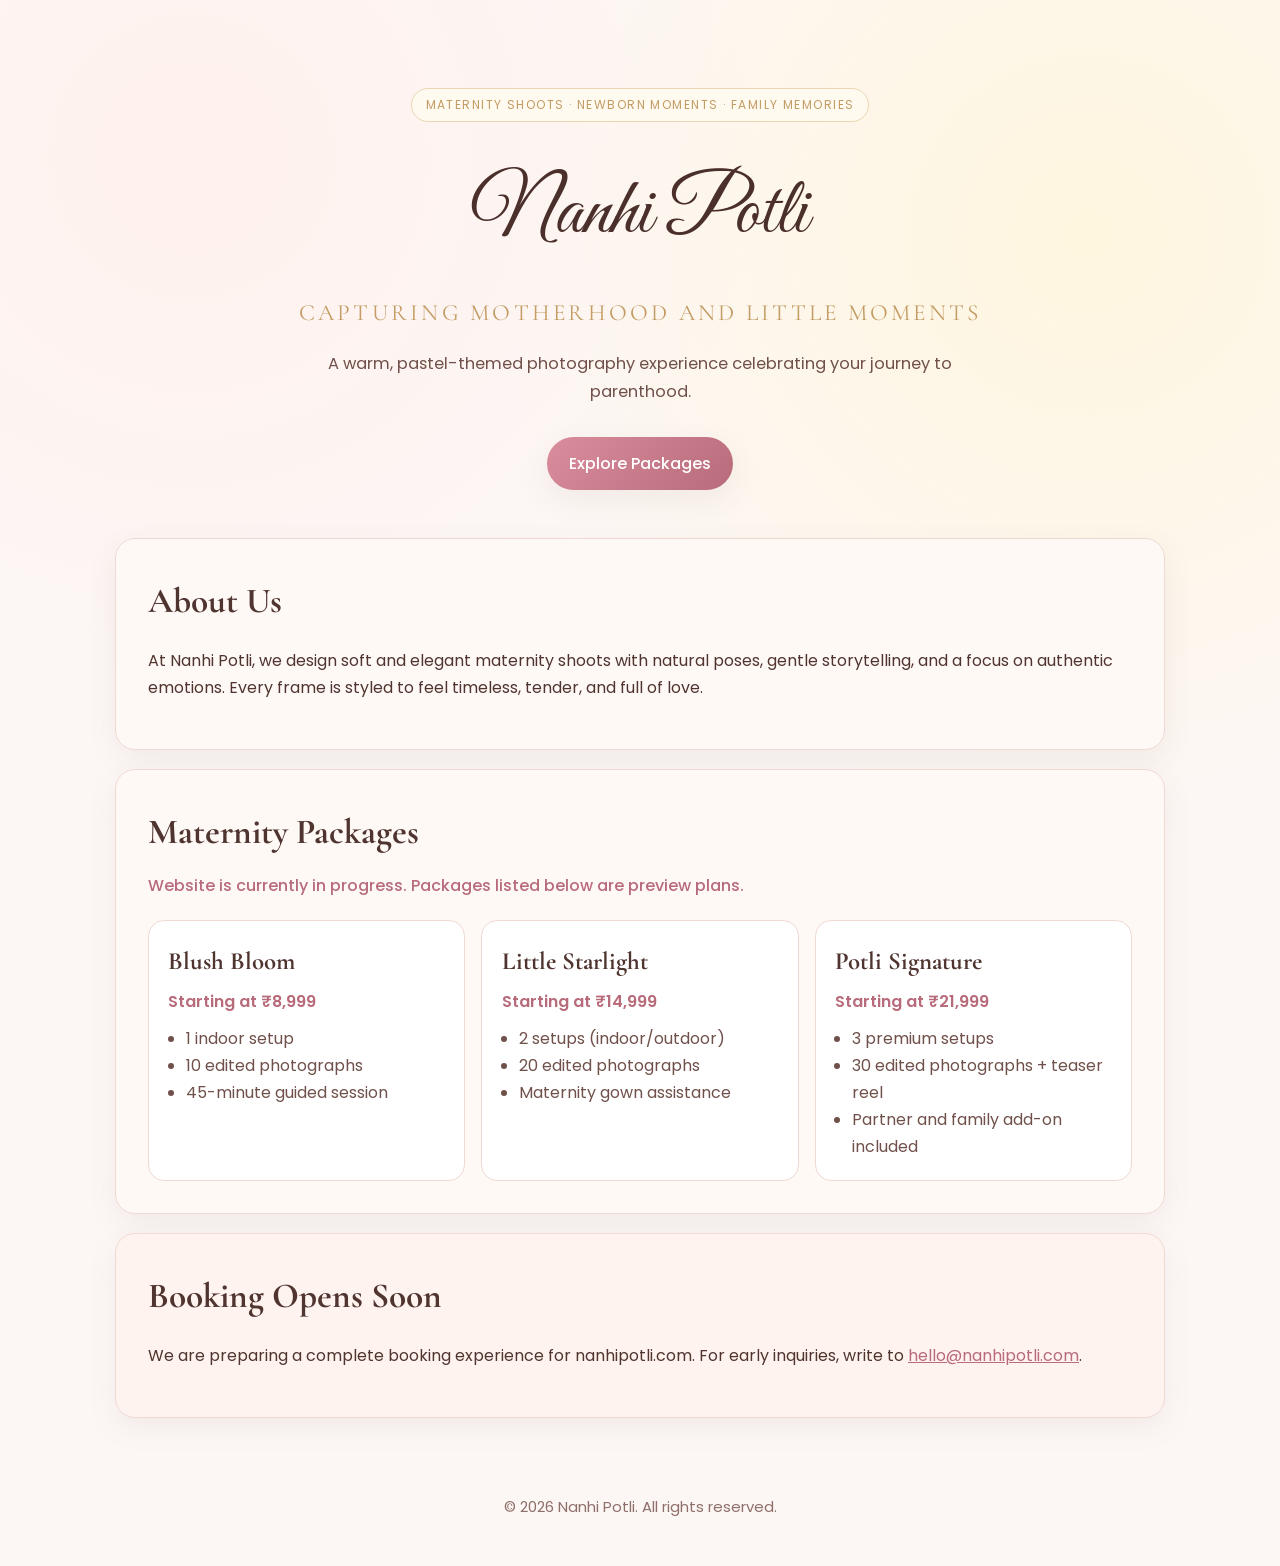
==== index.html @ 13e430e4 "Create static pastel maternity shoot landing page" ====
<!doctype html>
<html lang="en">
  <head>
    <meta charset="UTF-8" />
    <meta name="viewport" content="width=device-width, initial-scale=1.0" />
    <meta
      name="description"
      content="Nanhi Potli - maternity shoot experiences capturing motherhood and little moments."
    />
    <title>Nanhi Potli | Maternity Shoots</title>
    <link rel="preconnect" href="https://fonts.googleapis.com" />
    <link rel="preconnect" href="https://fonts.gstatic.com" crossorigin />
    <link
      href="https://fonts.googleapis.com/css2?family=Cormorant+Garamond:wght@500;700&family=Great+Vibes&family=Poppins:wght@300;400;500;600&display=swap"
      rel="stylesheet"
    />
    <link rel="stylesheet" href="styles.css" />
  </head>
  <body>
    <header class="hero">
      <div class="hero__badge">Maternity Shoots · Newborn Moments · Family Memories</div>
      <h1 class="brand">Nanhi Potli</h1>
      <p class="tagline">Capturing Motherhood and Little Moments</p>
      <p class="intro">
        A warm, pastel-themed photography experience celebrating your journey to parenthood.
      </p>
      <a class="hero__button" href="#packages">Explore Packages</a>
    </header>

    <main>
      <section id="about" class="card-section">
        <h2>About Us</h2>
        <p>
          At Nanhi Potli, we design soft and elegant maternity shoots with natural poses,
          gentle storytelling, and a focus on authentic emotions. Every frame is styled to feel
          timeless, tender, and full of love.
        </p>
      </section>

      <section id="packages" class="card-section">
        <h2>Maternity Packages</h2>
        <p class="section-note">Website is currently in progress. Packages listed below are preview plans.</p>
        <div class="package-grid">
          <article class="package-card">
            <h3>Blush Bloom</h3>
            <p class="price">Starting at ₹8,999</p>
            <ul>
              <li>1 indoor setup</li>
              <li>10 edited photographs</li>
              <li>45-minute guided session</li>
            </ul>
          </article>
          <article class="package-card">
            <h3>Little Starlight</h3>
            <p class="price">Starting at ₹14,999</p>
            <ul>
              <li>2 setups (indoor/outdoor)</li>
              <li>20 edited photographs</li>
              <li>Maternity gown assistance</li>
            </ul>
          </article>
          <article class="package-card">
            <h3>Potli Signature</h3>
            <p class="price">Starting at ₹21,999</p>
            <ul>
              <li>3 premium setups</li>
              <li>30 edited photographs + teaser reel</li>
              <li>Partner and family add-on included</li>
            </ul>
          </article>
        </div>
      </section>

      <section id="contact" class="card-section card-section--accent">
        <h2>Booking Opens Soon</h2>
        <p>
          We are preparing a complete booking experience for nanhipotli.com. For early inquiries,
          write to <a href="mailto:hello@nanhipotli.com">hello@nanhipotli.com</a>.
        </p>
      </section>
    </main>

    <footer>
      <p>© <span id="year"></span> Nanhi Potli. All rights reserved.</p>
    </footer>

    <script>
      document.getElementById("year").textContent = new Date().getFullYear();
    </script>
  </body>
</html>
---- styles.css ----
:root {
  --bg: #fcf7f5;
  --surface: #fff9f6;
  --surface-strong: #fff3ef;
  --text: #4f342f;
  --text-soft: #70504a;
  --accent: #d98d9d;
  --accent-strong: #b86b7a;
  --gold: #c39b63;
  --border: #f0d9d3;
  --shadow: 0 10px 30px rgba(121, 82, 75, 0.08);
}

* {
  box-sizing: border-box;
}

body {
  margin: 0;
  font-family: "Poppins", sans-serif;
  color: var(--text);
  background:
    radial-gradient(circle at 15% 10%, #fff1ed 0, transparent 32%),
    radial-gradient(circle at 85% 15%, #fff6df 0, transparent 35%),
    var(--bg);
  line-height: 1.7;
}

.hero {
  text-align: center;
  padding: 5.5rem 1.2rem 3rem;
}

.hero__badge {
  display: inline-block;
  font-size: 0.75rem;
  letter-spacing: 0.12em;
  text-transform: uppercase;
  color: var(--gold);
  border: 1px solid #ecd6b2;
  border-radius: 999px;
  background: #fffaf0;
  padding: 0.35rem 0.85rem;
  margin-bottom: 1.5rem;
}

.brand {
  margin: 0;
  font-family: "Great Vibes", cursive;
  font-size: clamp(3rem, 8vw, 5rem);
  font-weight: 400;
  color: #4a2f2b;
}

.tagline {
  margin: 0.8rem 0 1rem;
  font-family: "Cormorant Garamond", serif;
  font-size: clamp(1rem, 2.2vw, 1.45rem);
  letter-spacing: 0.14em;
  text-transform: uppercase;
  color: var(--gold);
}

.intro {
  margin: 0 auto 2rem;
  max-width: 650px;
  color: var(--text-soft);
  font-size: 1.02rem;
}

.hero__button {
  display: inline-block;
  color: #fff;
  text-decoration: none;
  padding: 0.8rem 1.4rem;
  border-radius: 999px;
  background: linear-gradient(135deg, var(--accent), var(--accent-strong));
  box-shadow: var(--shadow);
  font-weight: 500;
}

main {
  width: min(1050px, calc(100% - 2rem));
  margin: 0 auto 3rem;
  display: grid;
  gap: 1.2rem;
}

.card-section {
  background: var(--surface);
  border: 1px solid var(--border);
  border-radius: 20px;
  padding: 2rem;
  box-shadow: var(--shadow);
}

.card-section h2 {
  margin-top: 0;
  margin-bottom: 0.6rem;
  font-family: "Cormorant Garamond", serif;
  font-size: clamp(1.7rem, 4vw, 2.2rem);
}

.section-note {
  margin-top: 0;
  color: var(--accent-strong);
  font-weight: 500;
}

.package-grid {
  margin-top: 1.3rem;
  display: grid;
  gap: 1rem;
  grid-template-columns: repeat(auto-fit, minmax(220px, 1fr));
}

.package-card {
  border: 1px solid var(--border);
  background: #fff;
  border-radius: 16px;
  padding: 1.2rem;
}

.package-card h3 {
  margin: 0;
  font-family: "Cormorant Garamond", serif;
  font-size: 1.55rem;
}

.price {
  margin: 0.35rem 0 0.6rem;
  color: var(--accent-strong);
  font-weight: 600;
}

.package-card ul {
  margin: 0;
  padding-left: 1.1rem;
  color: var(--text-soft);
}

.card-section--accent {
  background: var(--surface-strong);
}

.card-section a {
  color: var(--accent-strong);
}

footer {
  text-align: center;
  padding: 0.8rem 1rem 2rem;
  color: #8f6f69;
  font-size: 0.93rem;
}

@media (max-width: 640px) {
  .hero {
    padding-top: 4.2rem;
  }

  .card-section {
    padding: 1.35rem;
  }
}
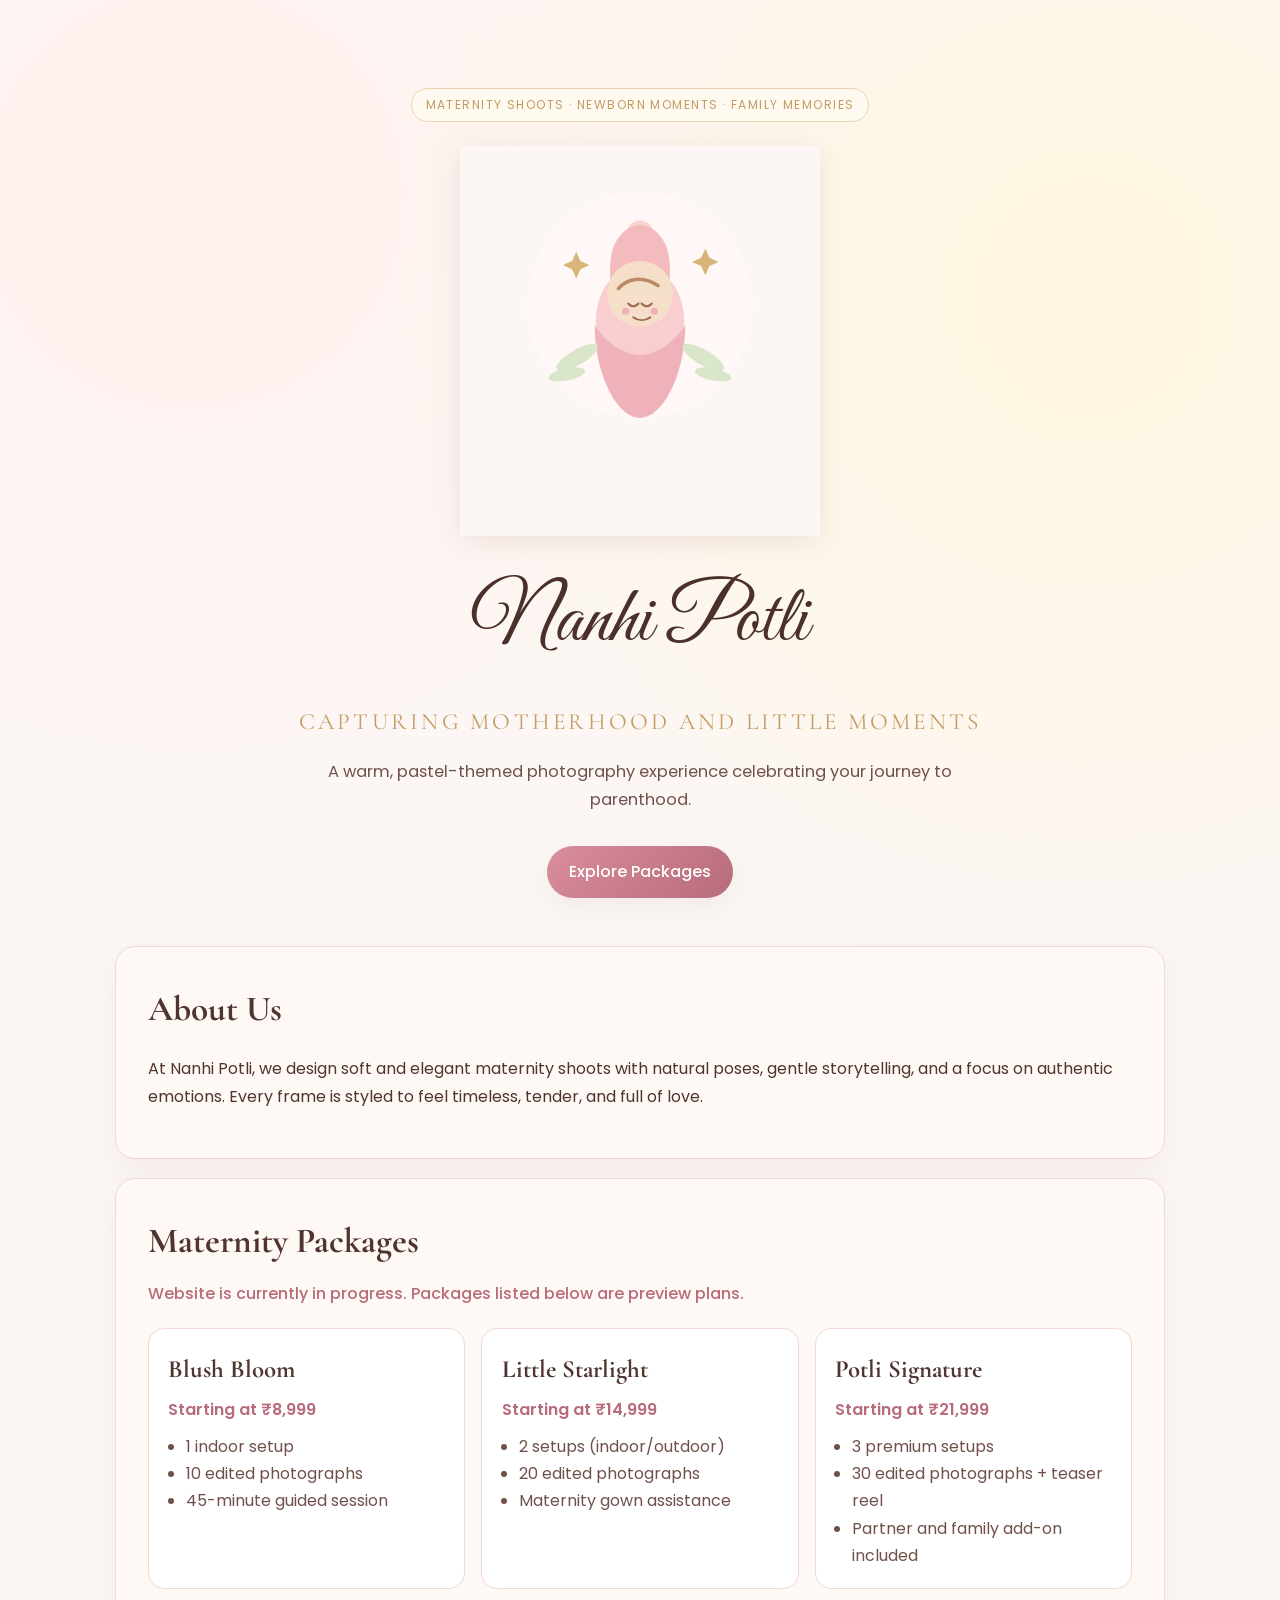
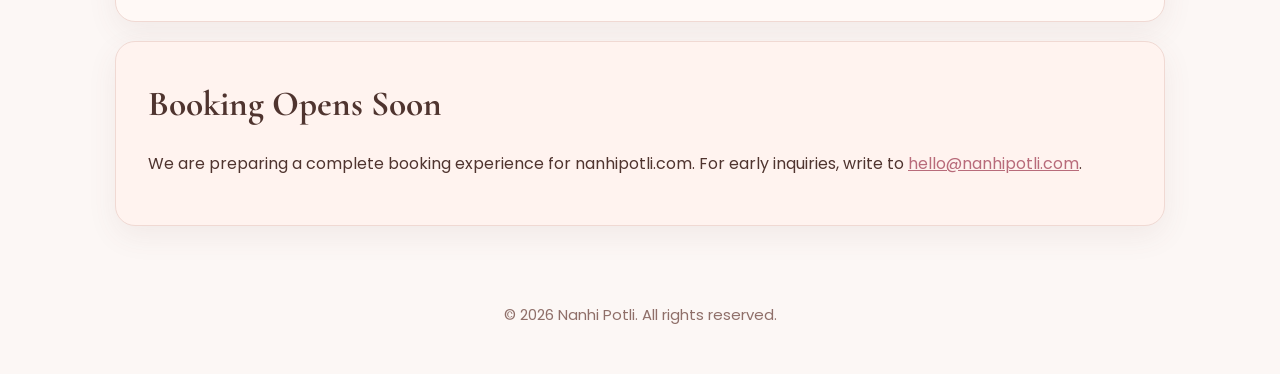
==== commit 40179cee: "Add Nanhi Potli logo artwork to homepage hero" ====
--- a/index.html
+++ b/index.html
@@ -19,6 +19,7 @@
   <body>
     <header class="hero">
       <div class="hero__badge">Maternity Shoots · Newborn Moments · Family Memories</div>
+      <img class="logo" src="assets/logo.svg" alt="Nanhi Potli baby swaddle logo" />
       <h1 class="brand">Nanhi Potli</h1>
       <p class="tagline">Capturing Motherhood and Little Moments</p>
       <p class="intro">
--- a/styles.css
+++ b/styles.css
@@ -42,6 +42,15 @@
   background: #fffaf0;
   padding: 0.35rem 0.85rem;
   margin-bottom: 1.5rem;
+}
+
+
+.logo {
+  width: min(360px, 82vw);
+  height: auto;
+  display: block;
+  margin: 0 auto 1.1rem;
+  filter: drop-shadow(0 6px 14px rgba(167, 126, 118, 0.16));
 }
 
 .brand {
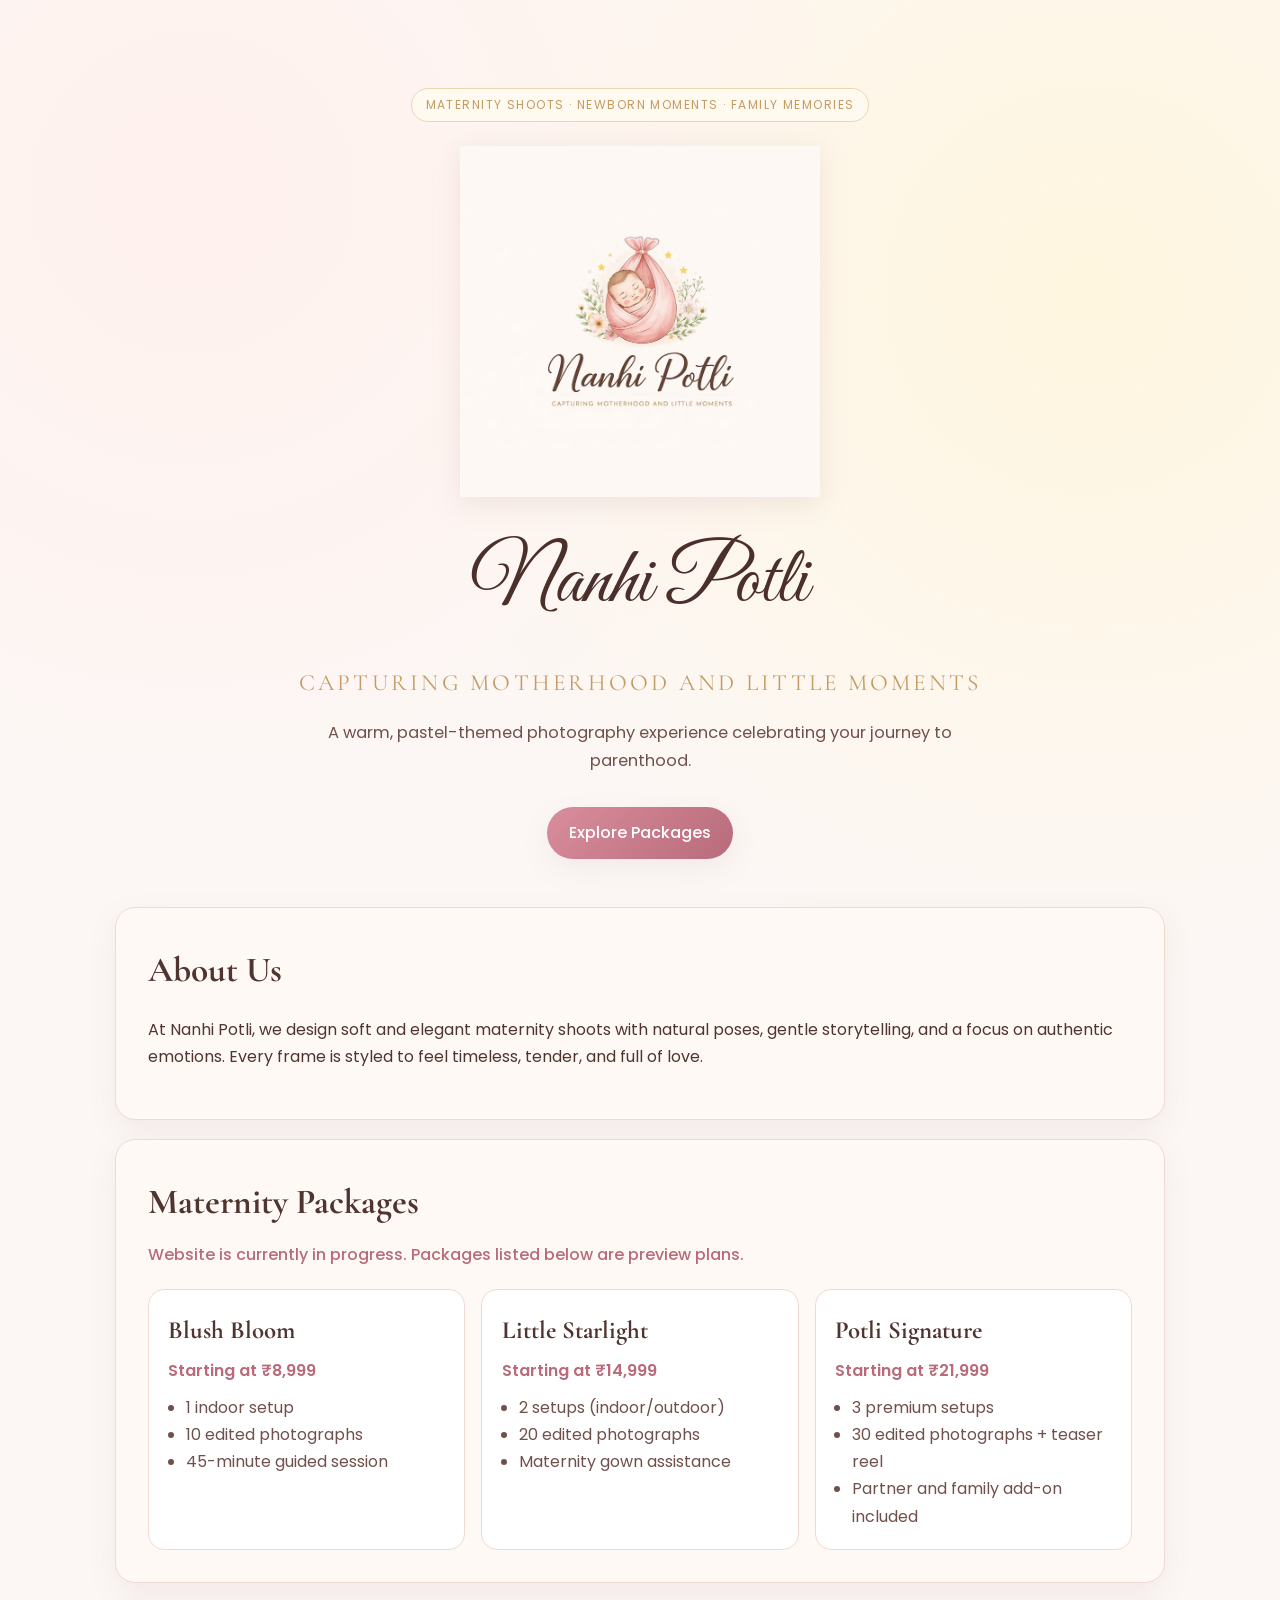
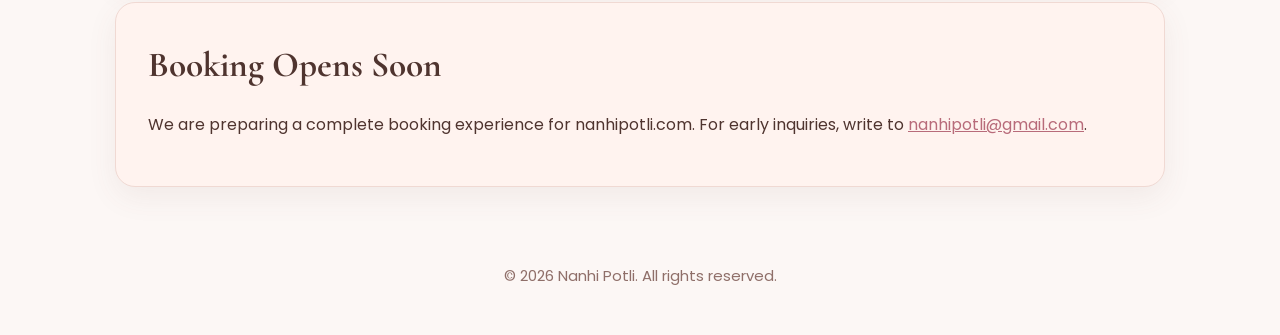
==== commit 9c48e87f: "logo and email updated" ====
--- a/index.html
+++ b/index.html
@@ -19,7 +19,7 @@
   <body>
     <header class="hero">
       <div class="hero__badge">Maternity Shoots · Newborn Moments · Family Memories</div>
-      <img class="logo" src="assets/logo.svg" alt="Nanhi Potli baby swaddle logo" />
+      <img class="logo" src="assets/logo_updated.jpeg" alt="Nanhi Potli baby swaddle logo" />
       <h1 class="brand">Nanhi Potli</h1>
       <p class="tagline">Capturing Motherhood and Little Moments</p>
       <p class="intro">
@@ -76,7 +76,7 @@
         <h2>Booking Opens Soon</h2>
         <p>
           We are preparing a complete booking experience for nanhipotli.com. For early inquiries,
-          write to <a href="mailto:hello@nanhipotli.com">hello@nanhipotli.com</a>.
+          write to <a href="mailto:nanhipotli@gmail.com">nanhipotli@gmail.com</a>.
         </p>
       </section>
     </main>
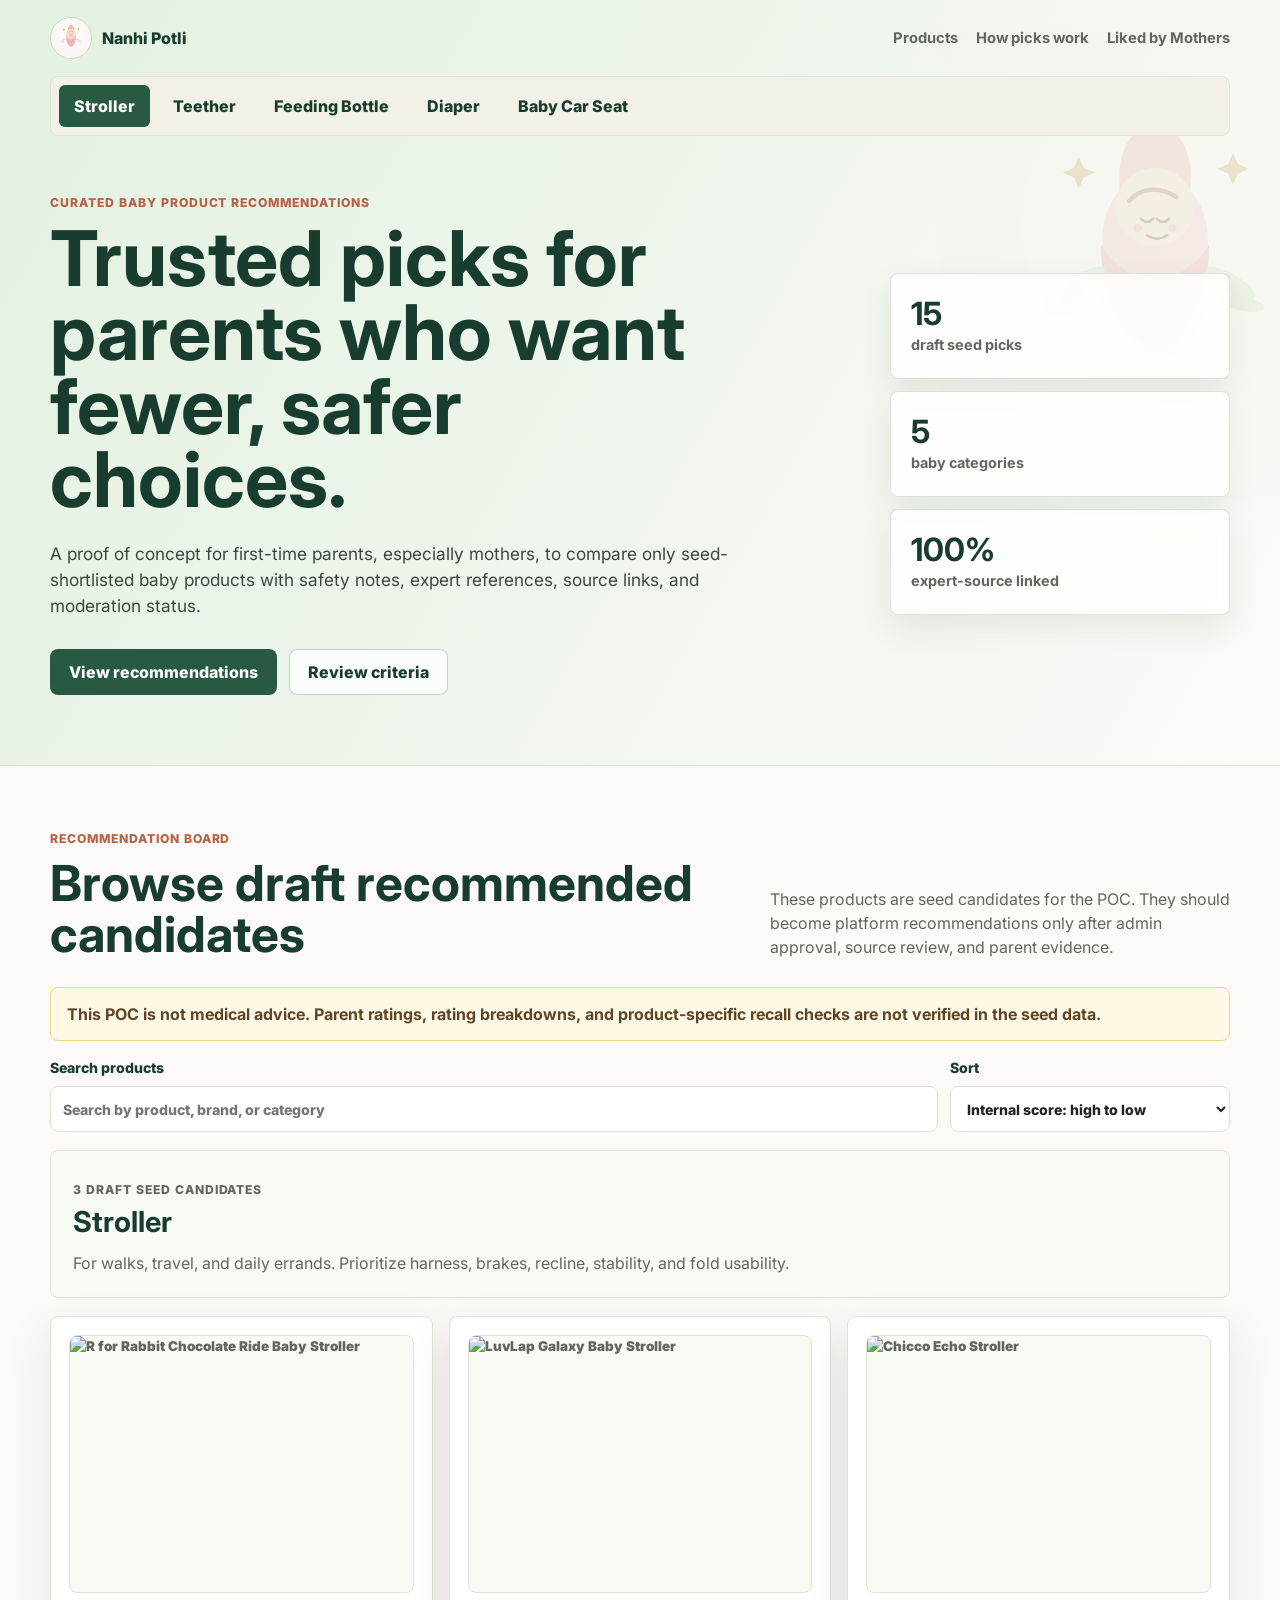
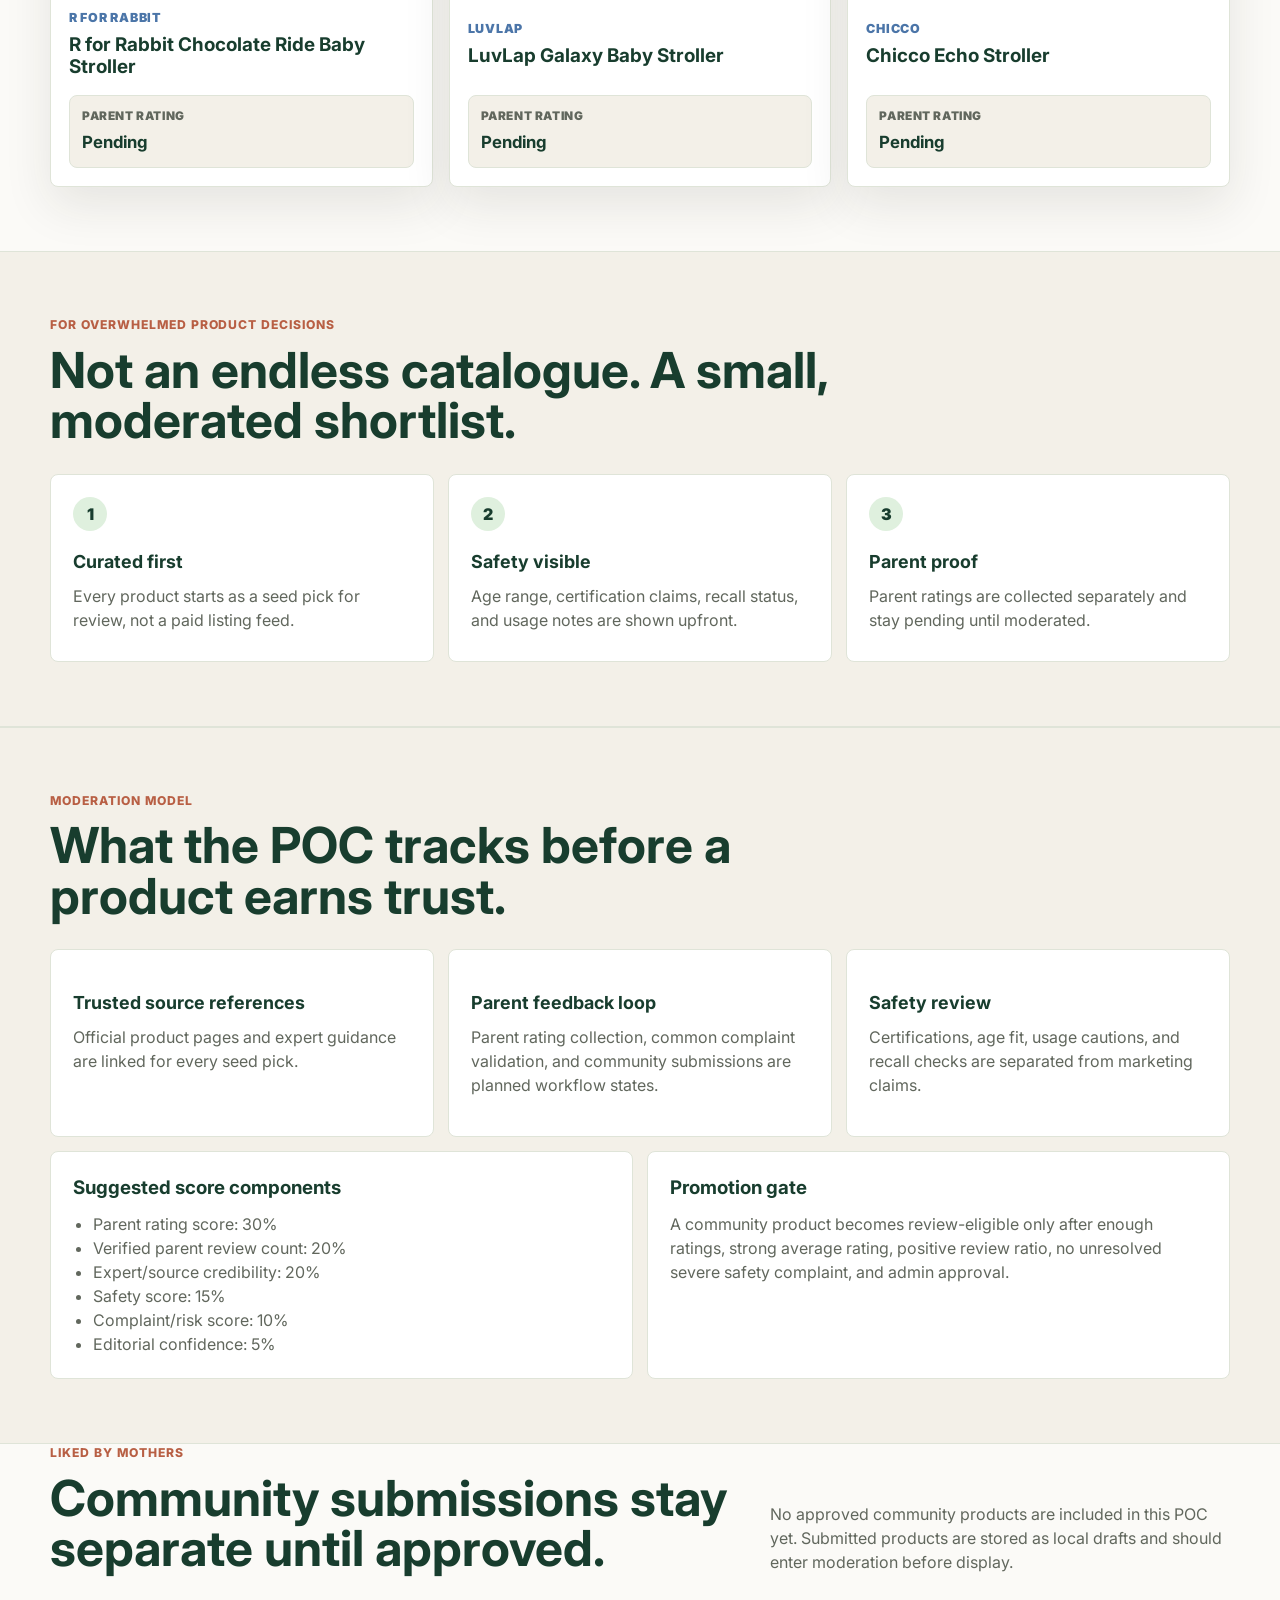
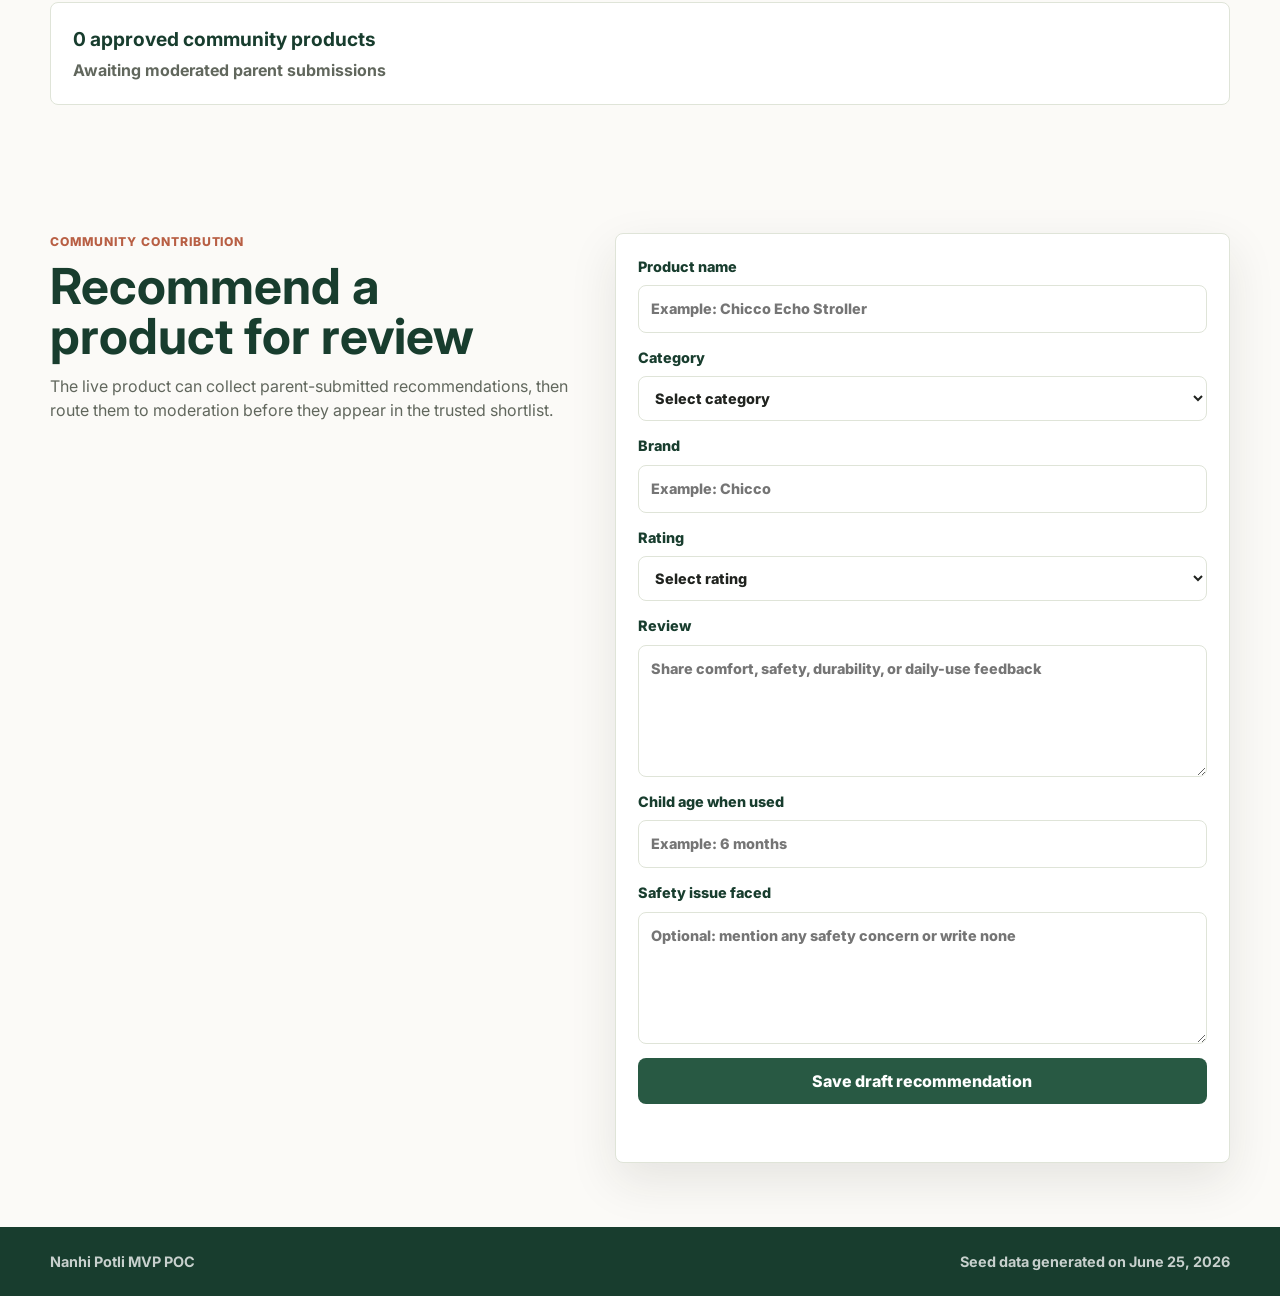
==== commit 0d31c59d: "baby product recommendation poc" ====
--- a/index.html
+++ b/index.html
@@ -5,88 +5,815 @@
     <meta name="viewport" content="width=device-width, initial-scale=1.0" />
     <meta
       name="description"
-      content="Nanhi Potli - maternity shoot experiences capturing motherhood and little moments."
+      content="Nanhi Potli helps first-time parents discover curated, trusted baby product recommendations with safety notes and source references."
     />
-    <title>Nanhi Potli | Maternity Shoots</title>
+    <title>Nanhi Potli | Trusted Baby Product Picks</title>
     <link rel="preconnect" href="https://fonts.googleapis.com" />
     <link rel="preconnect" href="https://fonts.gstatic.com" crossorigin />
     <link
-      href="https://fonts.googleapis.com/css2?family=Cormorant+Garamond:wght@500;700&family=Great+Vibes&family=Poppins:wght@300;400;500;600&display=swap"
+      href="https://fonts.googleapis.com/css2?family=Inter:wght@400;500;600;700;800&display=swap"
       rel="stylesheet"
     />
     <link rel="stylesheet" href="styles.css" />
   </head>
   <body>
-    <header class="hero">
-      <div class="hero__badge">Maternity Shoots · Newborn Moments · Family Memories</div>
-      <img class="logo" src="assets/logo_updated.jpeg" alt="Nanhi Potli baby swaddle logo" />
-      <h1 class="brand">Nanhi Potli</h1>
-      <p class="tagline">Capturing Motherhood and Little Moments</p>
-      <p class="intro">
-        A warm, pastel-themed photography experience celebrating your journey to parenthood.
-      </p>
-      <a class="hero__button" href="#packages">Explore Packages</a>
+    <header class="app-header">
+      <nav class="topbar" aria-label="Primary navigation">
+        <a class="brand-mark" href="#top" aria-label="Nanhi Potli home">
+          <img src="assets/logo.svg" alt="" />
+          <span>Nanhi Potli</span>
+        </a>
+        <button
+          class="category-menu-button"
+          id="categoryMenuButton"
+          type="button"
+          aria-label="Open categories"
+          aria-expanded="false"
+          aria-controls="categoryTabs"
+        >
+          <span class="menu-lines" aria-hidden="true"></span>
+        </button>
+        <div class="topbar__actions">
+          <a href="#recommendations">Products</a>
+          <a href="#method">How picks work</a>
+          <a href="#liked-by-mothers">Liked by Mothers</a>
+        </div>
+      </nav>
+      <div class="header-categories">
+        <div
+          class="category-tabs"
+          id="categoryTabs"
+          role="tablist"
+          aria-label="Product categories"
+        ></div>
+      </div>
+
+      <section id="top" class="hero">
+        <div class="hero__copy">
+          <p class="eyebrow">Curated baby product recommendations</p>
+          <h1>Trusted picks for parents who want fewer, safer choices.</h1>
+          <p>
+            A proof of concept for first-time parents, especially mothers, to compare only
+            seed-shortlisted baby products with safety notes, expert references, source links,
+            and moderation status.
+          </p>
+          <div class="hero__actions">
+            <a class="button button--primary" href="#recommendations">View recommendations</a>
+            <a class="button button--secondary" href="#method">Review criteria</a>
+          </div>
+        </div>
+        <aside class="trust-panel" aria-label="Recommendation quality snapshot">
+          <div>
+            <strong>15</strong>
+            <span>draft seed picks</span>
+          </div>
+          <div>
+            <strong>5</strong>
+            <span>baby categories</span>
+          </div>
+          <div>
+            <strong>100%</strong>
+            <span>expert-source linked</span>
+          </div>
+        </aside>
+      </section>
     </header>
 
     <main>
-      <section id="about" class="card-section">
-        <h2>About Us</h2>
-        <p>
-          At Nanhi Potli, we design soft and elegant maternity shoots with natural poses,
-          gentle storytelling, and a focus on authentic emotions. Every frame is styled to feel
-          timeless, tender, and full of love.
-        </p>
+      <section id="recommendations" class="section">
+        <div class="section__intro section__intro--split">
+          <div>
+            <p class="eyebrow">Recommendation board</p>
+            <h2>Browse draft recommended candidates</h2>
+          </div>
+          <p>
+            These products are seed candidates for the POC. They should become platform
+            recommendations only after admin approval, source review, and parent evidence.
+          </p>
+        </div>
+
+        <div class="disclaimer" role="note">
+          This POC is not medical advice. Parent ratings, rating breakdowns, and product-specific
+          recall checks are not verified in the seed data.
+        </div>
+
+        <div class="toolbar" aria-label="Product search and filters">
+          <label>
+            Search products
+            <input id="searchInput" type="search" placeholder="Search by product, brand, or category" />
+          </label>
+          <label>
+            Sort
+            <select id="sortSelect">
+              <option value="score-desc">Internal score: high to low</option>
+              <option value="name-asc">Product name: A to Z</option>
+            </select>
+          </label>
+        </div>
+
+        <div class="category-summary" id="categorySummary" aria-live="polite"></div>
+        <div class="product-grid" id="productGrid"></div>
       </section>
 
-      <section id="packages" class="card-section">
-        <h2>Maternity Packages</h2>
-        <p class="section-note">Website is currently in progress. Packages listed below are preview plans.</p>
-        <div class="package-grid">
-          <article class="package-card">
-            <h3>Blush Bloom</h3>
-            <p class="price">Starting at ₹8,999</p>
+      <section class="section band">
+        <div class="section__intro">
+          <p class="eyebrow">For overwhelmed product decisions</p>
+          <h2>Not an endless catalogue. A small, moderated shortlist.</h2>
+        </div>
+        <div class="value-grid">
+          <article>
+            <span class="icon">1</span>
+            <h3>Curated first</h3>
+            <p>Every product starts as a seed pick for review, not a paid listing feed.</p>
+          </article>
+          <article>
+            <span class="icon">2</span>
+            <h3>Safety visible</h3>
+            <p>Age range, certification claims, recall status, and usage notes are shown upfront.</p>
+          </article>
+          <article>
+            <span class="icon">3</span>
+            <h3>Parent proof</h3>
+            <p>Parent ratings are collected separately and stay pending until moderated.</p>
+          </article>
+        </div>
+      </section>
+
+      <section id="method" class="section band">
+        <div class="section__intro">
+          <p class="eyebrow">Moderation model</p>
+          <h2>What the POC tracks before a product earns trust.</h2>
+        </div>
+        <div class="method-list">
+          <article>
+            <h3>Trusted source references</h3>
+            <p>Official product pages and expert guidance are linked for every seed pick.</p>
+          </article>
+          <article>
+            <h3>Parent feedback loop</h3>
+            <p>Parent rating collection, common complaint validation, and community submissions are planned workflow states.</p>
+          </article>
+          <article>
+            <h3>Safety review</h3>
+            <p>Certifications, age fit, usage cautions, and recall checks are separated from marketing claims.</p>
+          </article>
+        </div>
+        <div class="score-model">
+          <div>
+            <h3>Suggested score components</h3>
             <ul>
-              <li>1 indoor setup</li>
-              <li>10 edited photographs</li>
-              <li>45-minute guided session</li>
+              <li>Parent rating score: 30%</li>
+              <li>Verified parent review count: 20%</li>
+              <li>Expert/source credibility: 20%</li>
+              <li>Safety score: 15%</li>
+              <li>Complaint/risk score: 10%</li>
+              <li>Editorial confidence: 5%</li>
             </ul>
-          </article>
-          <article class="package-card">
-            <h3>Little Starlight</h3>
-            <p class="price">Starting at ₹14,999</p>
-            <ul>
-              <li>2 setups (indoor/outdoor)</li>
-              <li>20 edited photographs</li>
-              <li>Maternity gown assistance</li>
-            </ul>
-          </article>
-          <article class="package-card">
-            <h3>Potli Signature</h3>
-            <p class="price">Starting at ₹21,999</p>
-            <ul>
-              <li>3 premium setups</li>
-              <li>30 edited photographs + teaser reel</li>
-              <li>Partner and family add-on included</li>
-            </ul>
-          </article>
+          </div>
+          <div>
+            <h3>Promotion gate</h3>
+            <p>
+              A community product becomes review-eligible only after enough ratings, strong average
+              rating, positive review ratio, no unresolved severe safety complaint, and admin approval.
+            </p>
+          </div>
         </div>
       </section>
 
-      <section id="contact" class="card-section card-section--accent">
-        <h2>Booking Opens Soon</h2>
-        <p>
-          We are preparing a complete booking experience for nanhipotli.com. For early inquiries,
-          write to <a href="mailto:nanhipotli@gmail.com">nanhipotli@gmail.com</a>.
-        </p>
+      <section id="liked-by-mothers" class="section liked-section">
+        <div class="section__intro section__intro--split">
+          <div>
+            <p class="eyebrow">Liked by Mothers</p>
+            <h2>Community submissions stay separate until approved.</h2>
+          </div>
+          <p>
+            No approved community products are included in this POC yet. Submitted products are
+            stored as local drafts and should enter moderation before display.
+          </p>
+        </div>
+        <div class="empty-state">
+          <strong>0 approved community products</strong>
+          <span>Awaiting moderated parent submissions</span>
+        </div>
+      </section>
+
+      <section id="community" class="section community">
+        <div class="section__intro">
+          <p class="eyebrow">Community contribution</p>
+          <h2>Recommend a product for review</h2>
+          <p>
+            The live product can collect parent-submitted recommendations, then route them to
+            moderation before they appear in the trusted shortlist.
+          </p>
+        </div>
+        <form class="submission-form" id="submissionForm">
+          <label>
+            Product name
+            <input name="productName" type="text" placeholder="Example: Chicco Echo Stroller" />
+          </label>
+          <label>
+            Category
+            <select name="productCategory">
+              <option value="">Select category</option>
+              <option>Stroller</option>
+              <option>Teether</option>
+              <option>Feeding Bottle</option>
+              <option>Diaper</option>
+              <option>Baby Car Seat</option>
+            </select>
+          </label>
+          <label>
+            Brand
+            <input name="brand" type="text" placeholder="Example: Chicco" />
+          </label>
+          <label>
+            Rating
+            <select name="rating">
+              <option value="">Select rating</option>
+              <option value="5">5 - Strongly recommend</option>
+              <option value="4">4 - Recommend</option>
+              <option value="3">3 - Neutral</option>
+              <option value="2">2 - Some concerns</option>
+              <option value="1">1 - Would not recommend</option>
+            </select>
+          </label>
+          <label>
+            Review
+            <textarea name="review" placeholder="Share comfort, safety, durability, or daily-use feedback"></textarea>
+          </label>
+          <label>
+            Child age when used
+            <input name="childAge" type="text" placeholder="Example: 6 months" />
+          </label>
+          <label>
+            Safety issue faced
+            <textarea name="safetyIssue" placeholder="Optional: mention any safety concern or write none"></textarea>
+          </label>
+          <button class="button button--primary" type="submit">Save draft recommendation</button>
+          <p class="form-status" id="formStatus" aria-live="polite"></p>
+        </form>
       </section>
     </main>
 
     <footer>
-      <p>© <span id="year"></span> Nanhi Potli. All rights reserved.</p>
+      <span>Nanhi Potli MVP POC</span>
+      <span>Seed data generated on June 25, 2026</span>
     </footer>
 
     <script>
-      document.getElementById("year").textContent = new Date().getFullYear();
+      const products = [
+        {
+          product_name: "LuvLap Galaxy Baby Stroller",
+          category: "Stroller",
+          brand: "LuvLap",
+          product_link:
+            "https://www.luvlap.com/products/luvlap-galaxy-baby-stroller-pram-for-baby-with-5-point-safety-harness-spacious-cushioned-seat-with-multi-level-seat-recline-easy-fold-lightweight-baby-stroller-for-0-to-3-years-black",
+          product_image:
+            "https://www.luvlap.com/cdn/shop/files/1_d22a80e7-400c-4cae-96c2-b56f97b4c787.jpg?v=1765760424",
+          official_product_source:
+            "https://www.luvlap.com/products/luvlap-galaxy-baby-stroller-pram-for-baby-with-5-point-safety-harness-spacious-cushioned-seat-with-multi-level-seat-recline-easy-fold-lightweight-baby-stroller-for-0-to-3-years-black",
+          age_range: "0-3 years",
+          safety_standard_certification: "EN 1888 claim on official brand page",
+          recall_checked: "No - product-specific recall check pending",
+          expert_source:
+            "https://www.healthychildren.org/English/safety-prevention/on-the-go/Pages/How-to-Buy-a-Safe-Stroller.aspx",
+          parent_source: "Pending first-party parent review collection",
+          summary:
+            "Spacious stroller with 5-point harness, reversible handle, 3-level recline, swivel/front wheel locks and rear link brakes.",
+          common_complaint:
+            "Validate weight, fold ease, and wheel durability from first-party reviews.",
+          safety_notes:
+            "Use harness every time; lock brakes when stopped; verify weight limit; do not hang heavy bags on handle.",
+          editorial_status: "Draft seed pick",
+          confidence_score: 78,
+        },
+        {
+          product_name: "R for Rabbit Chocolate Ride Baby Stroller",
+          category: "Stroller",
+          brand: "R for Rabbit",
+          product_link: "https://rforrabbit.com/products/chocolate-ride-baby-stroller-prams-black-multi",
+          product_image:
+            "https://rforrabbit.com/cdn/shop/files/01_828319fb-6a65-4d97-bb41-eb361f866908.jpg?v=1778059807",
+          official_product_source:
+            "https://rforrabbit.com/products/chocolate-ride-baby-stroller-prams-black-multi",
+          age_range: "0-3 years",
+          safety_standard_certification: "EN 1888 claim on official brand page",
+          recall_checked: "No - product-specific recall check pending",
+          expert_source:
+            "https://www.healthychildren.org/English/safety-prevention/on-the-go/Pages/How-to-Buy-a-Safe-Stroller.aspx",
+          parent_source: "Pending first-party parent review collection",
+          summary:
+            "Reversible-handle stroller with 5-point harness, link brake, 3-position recline, suspension and storage basket.",
+          common_complaint:
+            "Validate product weight, fold mechanism, and maneuverability on Indian roads.",
+          safety_notes:
+            "Use 5-point harness; lock link brake when stopped; verify age and weight capacity; avoid overloading.",
+          editorial_status: "Draft seed pick",
+          confidence_score: 80,
+        },
+        {
+          product_name: "Chicco Echo Stroller",
+          category: "Stroller",
+          brand: "Chicco",
+          product_link: "https://www.chicco.in/products/echo-stroller-with-bumper-bar-scarlet",
+          product_image:
+            "https://www.chicco.in/cdn/shop/files/chicco-echo-stroller-with-bumper-bar-scarlet-1.webp?v=1761038545",
+          official_product_source: "https://www.chicco.in/products/echo-stroller-with-bumper-bar-scarlet",
+          age_range: "Birth to 22 kg",
+          safety_standard_certification:
+            "No specific EN/BIS/ASTM certification identified on source",
+          recall_checked: "No - product-specific recall check pending",
+          expert_source:
+            "https://www.healthychildren.org/English/safety-prevention/on-the-go/Pages/How-to-Buy-a-Safe-Stroller.aspx",
+          parent_source: "Pending first-party parent review collection",
+          summary:
+            "Compact, foldable stroller with padded bumper bar, wide seat, padded backrest and shoulder pads.",
+          common_complaint: "Validate fold size, wheel performance, and comfort on rough roads.",
+          safety_notes:
+            "Check brake usability; use harness and shoulder pads; verify child weight; never leave child unattended.",
+          editorial_status: "Draft seed pick",
+          confidence_score: 74,
+        },
+        {
+          product_name: "Chicco Refreshing Ring Teether 4M+",
+          category: "Teether",
+          brand: "Chicco",
+          product_link:
+            "https://www.chicco.in/products/teether-refreshing-ring-handle-pink-4-month-onwards-1pc",
+          product_image:
+            "https://www.chicco.in/cdn/shop/files/chicco-teether-refreshing-ring-handle-pink-4-month-onwards-1pc-1.webp?v=1761282863",
+          official_product_source:
+            "https://www.chicco.in/products/teether-refreshing-ring-handle-pink-4-month-onwards-1pc",
+          age_range: "4 months+",
+          safety_standard_certification:
+            "BPA-free, food-grade, non-toxic claim on official brand page",
+          recall_checked: "No - product-specific recall check pending",
+          expert_source:
+            "https://www.fda.gov/consumers/consumer-updates/safely-soothing-teething-pain-infants-and-children",
+          parent_source: "Pending first-party parent review collection",
+          summary:
+            "Cooling teether designed to soothe gums; ergonomic, lightweight, smooth edges, BPA-free and food-grade material claim.",
+          common_complaint: "Validate cleaning difficulty, puncture risk, and baby acceptance.",
+          safety_notes:
+            "Inspect for cracks or punctures; wash before use; avoid numbing teething gels unless advised.",
+          editorial_status: "Draft seed pick",
+          confidence_score: 76,
+        },
+        {
+          product_name: "LuvLap Baby Silicone Teether Dual Pack",
+          category: "Teether",
+          brand: "LuvLap",
+          product_link:
+            "https://www.luvlap.com/products/luvlap-baby-silicone-teether-for-teething-gums-dual-pack-teething-toy-for-infants-and-babies-100-food-grade-silicone-carrot-mushroom-design-with-textured-surface-orange-white-green",
+          product_image:
+            "https://www.luvlap.com/cdn/shop/files/Artboard1_83b635a1-b3c9-4a74-b31e-a5897712293b.jpg?v=1765759080",
+          official_product_source:
+            "https://www.luvlap.com/products/luvlap-baby-silicone-teether-for-teething-gums-dual-pack-teething-toy-for-infants-and-babies-100-food-grade-silicone-carrot-mushroom-design-with-textured-surface-orange-white-green",
+          age_range: "3 months+",
+          safety_standard_certification:
+            "100% food-grade silica gel / FDA-approved claim on official brand page",
+          recall_checked: "No - product-specific recall check pending",
+          expert_source:
+            "https://www.fda.gov/consumers/consumer-updates/safely-soothing-teething-pain-infants-and-children",
+          parent_source: "Pending first-party parent review collection",
+          summary:
+            "Textured silicone teether dual pack designed for gum massage with freezer, microwave and dishwasher safe claim.",
+          common_complaint: "Validate size, grip, staining, and odor after repeated use.",
+          safety_notes:
+            "Clean and sterilize as instructed; inspect before every use; supervise baby during use.",
+          editorial_status: "Draft seed pick",
+          confidence_score: 74,
+        },
+        {
+          product_name: "Mee Mee Multi-Textured Silicone Teether",
+          category: "Teether",
+          brand: "Mee Mee",
+          product_link:
+            "https://meemee.in/products/mee-mee-multi-textured-silicone-teether-flower-shaped-baby-grip",
+          product_image:
+            "https://meemee.in/cdn/shop/products/Mee_Mee_Multi-Textured_Silicone_Teether_Flower_Shape_Baby_Grip_Blue.jpg?v=1657641055",
+          official_product_source:
+            "https://meemee.in/products/mee-mee-multi-textured-silicone-teether-flower-shaped-baby-grip",
+          age_range: "Not clearly stated on official source",
+          safety_standard_certification:
+            "BPA-free, soft silicone, non-toxic claim on official brand page",
+          recall_checked: "No - product-specific recall check pending",
+          expert_source:
+            "https://www.fda.gov/consumers/consumer-updates/safely-soothing-teething-pain-infants-and-children",
+          parent_source: "Pending first-party parent review collection",
+          summary:
+            "Flower-shaped, multi-textured silicone teether with baby-grip shape, rounded edges and sterilizable positioning.",
+          common_complaint: "Validate grip for younger babies, cleaning, and durability.",
+          safety_notes:
+            "Confirm age suitability before recommending; inspect for damage; avoid teething jewelry and numbing gels.",
+          editorial_status: "Draft seed pick",
+          confidence_score: 69,
+        },
+        {
+          product_name: "Philips Avent Natural Response Baby Bottle",
+          category: "Feeding Bottle",
+          brand: "Philips Avent",
+          product_link: "https://www.shop.philips.co.in/collections/feeding-bottles",
+          product_image:
+            "https://www.shop.philips.co.in/cdn/shop/files/New_Project_16.jpg?v=1744870872",
+          official_product_source: "https://www.shop.philips.co.in/collections/feeding-bottles",
+          age_range: "1 month+ for listed 260 ml variant; some variants 0m+",
+          safety_standard_certification: "BPA-free claim on official Philips India shop collection",
+          recall_checked: "No - product-specific recall check pending",
+          expert_source: "https://www.cdc.gov/hygiene/about/clean-sanitize-store-infant-feeding-items.html",
+          parent_source: "Pending first-party parent review collection",
+          summary:
+            "Natural Response nipple designed to release milk when baby drinks; BPA-free bottle variants listed.",
+          common_complaint:
+            "Validate nipple flow mismatch, leakage, cleaning, and baby acceptance.",
+          safety_notes:
+            "Choose correct flow size; clean bottle parts after every feed; sterilize where appropriate.",
+          editorial_status: "Draft seed pick",
+          confidence_score: 77,
+        },
+        {
+          product_name: "Chicco Well-Being Feeding Bottle 250 ml",
+          category: "Feeding Bottle",
+          brand: "Chicco",
+          product_link:
+            "https://www.chicco.in/products/well-being-bipack-medium-flow-bottle-250ml-2-month-onwards-blue-and-green",
+          product_image:
+            "https://www.chicco.in/cdn/shop/files/chicco-well-being-bipack-medium-flow-bottle-250ml-2-month-onwards-blue-and-green-1.webp?v=1761559762",
+          official_product_source:
+            "https://www.chicco.in/products/well-being-bipack-medium-flow-bottle-250ml-2-month-onwards-blue-and-green",
+          age_range: "2 months+",
+          safety_standard_certification:
+            "BPA-free polypropylene, 100% silicone teat claim on official brand page",
+          recall_checked: "No - product-specific recall check pending",
+          expert_source: "https://www.cdc.gov/hygiene/about/clean-sanitize-store-infant-feeding-items.html",
+          parent_source: "Pending first-party parent review collection",
+          summary:
+            "Wide-neck bottle with anti-colic valve, 100% silicone teat and BPA-free polypropylene claim.",
+          common_complaint:
+            "Validate nipple flow, leakage, cleaning, and transition from breastfeeding.",
+          safety_notes:
+            "Clean and air-dry all parts; use correct nipple flow; monitor for wear or cracks.",
+          editorial_status: "Draft seed pick",
+          confidence_score: 78,
+        },
+        {
+          product_name: "Pigeon Peristaltic Nursing Bottle KPP 120 ml Twin Pack",
+          category: "Feeding Bottle",
+          brand: "Pigeon",
+          product_link:
+            "https://pigeon-in.com/products/peristaltic-nursing-bottle-twin-pack-kpp-120ml-nipple-s",
+          product_image:
+            "https://pigeon-in.com/cdn/shop/files/1_bb7e2e4d-b76b-4f71-8ad1-e9a4fa899f6b.jpg?v=1748329777",
+          official_product_source:
+            "https://pigeon-in.com/products/peristaltic-nursing-bottle-twin-pack-kpp-120ml-nipple-s",
+          age_range: "9 months+ as listed on official Pigeon India page",
+          safety_standard_certification: "BPA-free claim on official brand page",
+          recall_checked: "No - product-specific recall check pending",
+          expert_source: "https://www.cdc.gov/hygiene/about/clean-sanitize-store-infant-feeding-items.html",
+          parent_source: "Pending first-party parent review collection",
+          summary:
+            "Peristaltic nursing bottle twin pack positioned as BPA-free feeding solution for babies 9 months+.",
+          common_complaint: "Validate suitability for younger babies, nipple flow, and leakage.",
+          safety_notes:
+            "Verify exact nipple size and age fit; wash after every feed; replace nipple if cracked or sticky.",
+          editorial_status: "Draft seed pick",
+          confidence_score: 70,
+        },
+        {
+          product_name: "Pampers Premium Care Diaper Pants",
+          category: "Diaper",
+          brand: "Pampers",
+          product_link: "https://www.in.pampers.com/diapers-wipes/pampers-premium-care-diaper-pants",
+          product_image:
+            "https://images.ctfassets.net/2ql69mthp94m/5qdRwYEtBilDaI0uOhZPB4/dbf29963e3413ae26a04927af7a7ad54/D_TopBanner_Premium_Care_Pants_1600x880_R.jpg",
+          official_product_source:
+            "https://www.in.pampers.com/diapers-wipes/pampers-premium-care-diaper-pants",
+          age_range: "Depends on size/weight variant",
+          safety_standard_certification:
+            "No BIS/EN/ASTM standard identified; wetness indicator and softness claims",
+          recall_checked: "No - product-specific recall check pending",
+          expert_source: "https://www.cdc.gov/hygiene/about/healthy-habits-diaper-changing-steps-at-home.html",
+          parent_source: "Pending first-party parent review collection",
+          summary:
+            "Premium diaper pants with wetness indicator, soft/stretchy sides and easy-disposal positioning.",
+          common_complaint: "Validate rash, leakage, fit marks, and price/value.",
+          safety_notes:
+            "Choose correct size; change frequently; monitor rash; clean diaper area properly.",
+          editorial_status: "Draft seed pick",
+          confidence_score: 73,
+        },
+        {
+          product_name: "Huggies Complete Comfort Wonder Pants",
+          category: "Diaper",
+          brand: "Huggies",
+          product_link: "https://www.huggies.co.in/diapers/huggies-wonder-pants",
+          product_image:
+            "https://www.huggies.co.in/-/media/feature/huggies/apac/in/product/pdp-images/wonder-pants-pdp.jpg?rev=1bb7ce598fcd4dc4a8778fd7eeacf011",
+          official_product_source: "https://www.huggies.co.in/diapers/huggies-wonder-pants",
+          age_range: "XS/NB 0-5 kg to XXXL 17 kg+",
+          safety_standard_certification:
+            "No BIS/EN/ASTM standard identified; up to 12 hours absorbency claim",
+          recall_checked: "No - product-specific recall check pending",
+          expert_source: "https://www.cdc.gov/hygiene/about/healthy-habits-diaper-changing-steps-at-home.html",
+          parent_source: "Pending first-party parent review collection",
+          summary:
+            "Diaper pants with multiple weight-size variants and up to 12 hours absorbency positioning.",
+          common_complaint: "Validate rash, leakage, size fit, and overnight absorbency.",
+          safety_notes:
+            "Do not rely only on 12-hour claim; change when soiled or wet; watch for rash or tight elastic marks.",
+          editorial_status: "Draft seed pick",
+          confidence_score: 73,
+        },
+        {
+          product_name: "MamyPoko Pants Extra Absorb",
+          category: "Diaper",
+          brand: "MamyPoko",
+          product_link: "https://www.mamypoko.co.in/products/extra-absorb-diapers",
+          product_image:
+            "https://mamypoco.s3.ap-south-1.amazonaws.com/documents/c966c6f1-dc61-4f23-bea7-e710946d3f6f.webp",
+          official_product_source: "https://www.mamypoko.co.in/products/extra-absorb-diapers",
+          age_range: "Depends on size/weight variant; Small listed as 4-8 kg",
+          safety_standard_certification:
+            "No BIS/EN/ASTM standard identified; absorbency and leakage protection claims",
+          recall_checked: "No - product-specific recall check pending",
+          expert_source: "https://www.cdc.gov/hygiene/about/healthy-habits-diaper-changing-steps-at-home.html",
+          parent_source: "Pending first-party parent review collection",
+          summary:
+            "Extra absorb diaper pants with crisscross sheet, up to 12-hour absorbency positioning and flexible fit.",
+          common_complaint: "Validate rash, thigh leakage, fit, and sogginess.",
+          safety_notes:
+            "Pick correct weight size; change when wet or soiled; stop use if repeated red marks appear.",
+          editorial_status: "Draft seed pick",
+          confidence_score: 72,
+        },
+        {
+          product_name: "R for Rabbit Jack N Jill Grand Baby Car Seat",
+          category: "Baby Car Seat",
+          brand: "R for Rabbit",
+          product_link: "https://rforrabbit.com/products/jack-n-jill-grand-baby-car-seat",
+          product_image:
+            "https://rforrabbit.com/cdn/shop/files/01-BlackGrey.jpg?v=1776157049",
+          official_product_source: "https://rforrabbit.com/products/jack-n-jill-grand-baby-car-seat",
+          age_range: "0-7 years; rear-facing Group 0 listed as 0-2 years / 0-10 kg",
+          safety_standard_certification: "ECE R44/04 claim on official brand page",
+          recall_checked: "No - product-specific recall check pending",
+          expert_source: "https://www.nhtsa.gov/equipment/car-seats-and-booster-seats",
+          parent_source: "Pending first-party parent review collection",
+          summary:
+            "Convertible car seat with ECE R44/04 claim, rear-facing infant use and recline positioning.",
+          common_complaint:
+            "Validate installation difficulty, fit in small cars, and padding comfort.",
+          safety_notes:
+            "Install exactly as manual says; keep rear-facing as long as allowed; check harness tightness.",
+          editorial_status: "Draft seed pick",
+          confidence_score: 82,
+        },
+        {
+          product_name: "Chicco Unico Evo i-Size Baby Car Seat",
+          category: "Baby Car Seat",
+          brand: "Chicco",
+          product_link: "https://www.chicco.in/products/unico-evo-i-size-baby-car-seat-black",
+          product_image:
+            "https://www.chicco.in/cdn/shop/files/chicco-unico-evo-i-size-baby-car-seat-black.webp?v=1764158026",
+          official_product_source: "https://www.chicco.in/products/unico-evo-i-size-baby-car-seat-black",
+          age_range: "Birth to approx. 12 years; 40-150 cm",
+          safety_standard_certification:
+            "ECE R129/03 / i-Size certification stated on official brand page",
+          recall_checked: "No - product-specific recall check pending",
+          expert_source: "https://www.nhtsa.gov/equipment/car-seats-and-booster-seats",
+          parent_source: "Pending first-party parent review collection",
+          summary:
+            "All-stage i-Size car seat with 360-degree rotation, Isofix/Top Tether installation, rear-facing and forward-facing modes.",
+          common_complaint: "Validate high price, heavy seat, and car compatibility.",
+          safety_notes:
+            "Verify car compatibility; use correct install mode by height; keep rear-facing to limit.",
+          editorial_status: "Draft seed pick",
+          confidence_score: 86,
+        },
+        {
+          product_name: "LuvLap Galaxy Convertible Car Seat",
+          category: "Baby Car Seat",
+          brand: "LuvLap",
+          product_link:
+            "https://www.luvlap.com/products/luvlap-galaxy-convertible-car-seat-for-baby-kids-from-0-months-to-7-years-red",
+          official_product_source:
+            "https://www.luvlap.com/products/luvlap-galaxy-convertible-car-seat-for-baby-kids-from-0-months-to-7-years-red",
+          age_range: "0 months to 7 years",
+          safety_standard_certification: "European Safety Standards ECER44/04 claim on official brand page",
+          recall_checked: "No - product-specific recall check pending",
+          expert_source: "https://www.nhtsa.gov/equipment/car-seats-and-booster-seats",
+          parent_source: "Pending first-party parent review collection",
+          summary:
+            "Convertible rearward/front-facing car seat with 5-point harness and soft padding positioning.",
+          common_complaint: "Validate installation clarity, harness adjustment, and seat bulk.",
+          safety_notes:
+            "Follow manual; verify 5-point harness fit; keep rear-facing within manufacturer limits.",
+          editorial_status: "Draft seed pick",
+          confidence_score: 80,
+        },
+      ];
+
+      const categoryNotes = {
+        Stroller: "For walks, travel, and daily errands. Prioritize harness, brakes, recline, stability, and fold usability.",
+        Teether: "For teething comfort. Prioritize food-grade materials, easy cleaning, damage checks, and supervised use.",
+        "Feeding Bottle":
+          "For bottle feeding. Prioritize nipple flow, cleaning workflow, material claims, and age fit.",
+        Diaper: "For everyday changes. Prioritize size fit, rash monitoring, absorbency, and skin comfort.",
+        "Baby Car Seat":
+          "For road safety. Prioritize certification, fit in your car, installation clarity, and rear-facing limits.",
+      };
+
+      const categoryTabs = document.querySelector("#categoryTabs");
+      const recommendationsSection = document.querySelector("#recommendations");
+      const categorySummary = document.querySelector("#categorySummary");
+      const productGrid = document.querySelector("#productGrid");
+      const categoryMenuButton = document.querySelector("#categoryMenuButton");
+      const searchInput = document.querySelector("#searchInput");
+      const sortSelect = document.querySelector("#sortSelect");
+      const submissionForm = document.querySelector("#submissionForm");
+      const formStatus = document.querySelector("#formStatus");
+      const categories = [...new Set(products.map((product) => product.category))];
+      let activeCategory = categories[0];
+
+      function verifiedRatingText() {
+        return "Pending";
+      }
+
+      function productImage(product) {
+        return product.product_image || product.image_url || product.image || product.thumbnail_url || "";
+      }
+
+      function renderTabs(activeCategory) {
+        categoryTabs.innerHTML = categories
+          .map(
+            (category) => `
+              <button
+                class="tab ${category === activeCategory ? "is-active" : ""}"
+                type="button"
+                role="tab"
+                aria-selected="${category === activeCategory}"
+                data-category="${category}"
+              >
+                ${category}
+              </button>
+            `
+          )
+          .join("");
+      }
+
+      function renderProducts(category) {
+        const query = searchInput.value.trim().toLowerCase();
+        const sortMode = sortSelect.value;
+        const categoryProducts = products
+          .filter((product) => product.category === category)
+          .filter((product) => {
+            if (!query) return true;
+            return [product.product_name, product.brand, product.category]
+              .join(" ")
+              .toLowerCase()
+              .includes(query);
+          })
+          .sort((a, b) => {
+            if (sortMode === "name-asc") return a.product_name.localeCompare(b.product_name);
+            return b.confidence_score - a.confidence_score;
+          });
+
+        if (!categoryProducts.length) {
+          categorySummary.innerHTML = `
+            <div>
+              <p class="eyebrow">No matching seed candidates</p>
+              <h3>${category}</h3>
+              <p>Try a different product, brand, or category search.</p>
+            </div>
+          `;
+          productGrid.innerHTML = "";
+          return;
+        }
+
+        categorySummary.innerHTML = `
+          <div>
+            <p class="eyebrow">${categoryProducts.length} draft seed candidates</p>
+            <h3>${category}</h3>
+            <p>${categoryNotes[category]}</p>
+          </div>
+        `;
+
+        productGrid.innerHTML = categoryProducts
+          .map(
+            (product) => `
+              <a
+                class="product-card product-card--compact"
+                href="product-detail.html?product=${encodeURIComponent(product.product_name)}"
+                data-product-name="${product.product_name}"
+              >
+                <div class="product-thumb">
+                  ${
+                    productImage(product)
+                      ? `<img src="${productImage(product)}" alt="${product.product_name}" loading="lazy" />`
+                      : `<span>Image pending</span>`
+                  }
+                </div>
+                <div>
+                  <p class="brand-name">${product.brand}</p>
+                  <h3>${product.product_name}</h3>
+                </div>
+                <div class="compact-rating">
+                  <span>Parent rating</span>
+                  <strong>${verifiedRatingText()}</strong>
+                </div>
+              </a>
+            `
+          )
+          .join("");
+      }
+
+      function findProductByName(productName) {
+        return products.find((product) => product.product_name === productName);
+      }
+
+      function saveProductForDetail(productName) {
+        const product = findProductByName(productName);
+        if (!product) return;
+        sessionStorage.setItem("nanhi-potli-selected-product", JSON.stringify(product));
+      }
+
+      function setCategory(category) {
+        activeCategory = category;
+        renderTabs(category);
+        renderProducts(category);
+      }
+
+      function closeCategoryMenu() {
+        document.body.classList.remove("category-menu-open");
+        categoryMenuButton.setAttribute("aria-expanded", "false");
+      }
+
+      categoryTabs.addEventListener("click", (event) => {
+        const button = event.target.closest("button[data-category]");
+        if (!button) return;
+        setCategory(button.dataset.category);
+        closeCategoryMenu();
+        recommendationsSection.scrollIntoView({ behavior: "smooth", block: "start" });
+      });
+
+      categoryMenuButton.addEventListener("click", () => {
+        const isOpen = document.body.classList.toggle("category-menu-open");
+        categoryMenuButton.setAttribute("aria-expanded", String(isOpen));
+      });
+
+      document.addEventListener("keydown", (event) => {
+        if (event.key === "Escape") closeCategoryMenu();
+      });
+
+      document.addEventListener("click", (event) => {
+        if (event.target.closest(".category-menu-button")) return;
+        if (event.target.closest(".header-categories")) return;
+        closeCategoryMenu();
+      });
+
+      searchInput.addEventListener("input", () => renderProducts(activeCategory));
+      sortSelect.addEventListener("change", () => renderProducts(activeCategory));
+      productGrid.addEventListener("click", (event) => {
+        const card = event.target.closest(".product-card[data-product-name]");
+        if (!card) return;
+        saveProductForDetail(card.dataset.productName);
+      });
+
+      submissionForm.addEventListener("submit", (event) => {
+        event.preventDefault();
+        const formData = new FormData(submissionForm);
+        const productName = formData.get("productName").trim();
+        const productCategory = formData.get("productCategory").trim();
+        const brand = formData.get("brand").trim();
+        const rating = formData.get("rating").trim();
+        const review = formData.get("review").trim();
+
+        if (!productName || !productCategory || !brand || !rating || !review) {
+          formStatus.textContent = "Add product name, category, brand, rating, and review to save the draft.";
+          formStatus.dataset.state = "error";
+          return;
+        }
+
+        localStorage.setItem(
+          "nanhi-potli-draft-recommendation",
+          JSON.stringify({
+            productName,
+            productCategory,
+            brand,
+            rating,
+            review,
+            childAge: formData.get("childAge").trim(),
+            safetyIssue: formData.get("safetyIssue").trim(),
+            moderationStatus: "Pending moderation",
+            savedAt: new Date().toISOString(),
+          })
+        );
+        formStatus.textContent = "Draft saved locally. It is not displayed until moderation approves it.";
+        formStatus.dataset.state = "success";
+        submissionForm.reset();
+      });
+
+      setCategory(categories[0]);
     </script>
   </body>
 </html>
--- a/styles.css
+++ b/styles.css
@@ -1,174 +1,1130 @@
 :root {
-  --bg: #fcf7f5;
-  --surface: #fff9f6;
-  --surface-strong: #fff3ef;
-  --text: #4f342f;
-  --text-soft: #70504a;
-  --accent: #d98d9d;
-  --accent-strong: #b86b7a;
-  --gold: #c39b63;
-  --border: #f0d9d3;
-  --shadow: 0 10px 30px rgba(121, 82, 75, 0.08);
+  --bg: #fbfaf7;
+  --ink: #20231f;
+  --muted: #61675d;
+  --soft: #f3f0e8;
+  --surface: #ffffff;
+  --surface-tint: #f8fbf3;
+  --line: #dfe4d8;
+  --forest: #285943;
+  --forest-dark: #183d2e;
+  --mint: #dff0de;
+  --clay: #b85f44;
+  --amber: #f3c45d;
+  --blue: #4b75a8;
+  --shadow: 0 18px 48px rgba(35, 42, 31, 0.1);
 }
 
 * {
   box-sizing: border-box;
 }
 
+html {
+  scroll-behavior: smooth;
+}
+
 body {
   margin: 0;
-  font-family: "Poppins", sans-serif;
-  color: var(--text);
+  color: var(--ink);
+  background: var(--bg);
+  font-family: "Inter", Arial, sans-serif;
+  line-height: 1.5;
+}
+
+a {
+  color: inherit;
+}
+
+button,
+input,
+select,
+textarea {
+  font: inherit;
+}
+
+.app-header {
   background:
-    radial-gradient(circle at 15% 10%, #fff1ed 0, transparent 32%),
-    radial-gradient(circle at 85% 15%, #fff6df 0, transparent 35%),
-    var(--bg);
-  line-height: 1.7;
+    linear-gradient(120deg, rgba(223, 240, 222, 0.88), rgba(251, 250, 247, 0.62)),
+    url("assets/logo.svg");
+  background-position:
+    center,
+    right -90px top 30px;
+  background-repeat: no-repeat;
+  background-size:
+    auto,
+    430px auto;
+  border-bottom: 1px solid var(--line);
+}
+
+.topbar {
+  width: min(1180px, calc(100% - 32px));
+  min-height: 76px;
+  margin: 0 auto;
+  display: flex;
+  align-items: center;
+  justify-content: space-between;
+  gap: 24px;
+}
+
+.brand-mark {
+  display: inline-flex;
+  align-items: center;
+  gap: 10px;
+  color: var(--forest-dark);
+  font-weight: 800;
+  text-decoration: none;
+}
+
+.brand-mark img {
+  width: 42px;
+  height: 42px;
+  border: 1px solid rgba(40, 89, 67, 0.16);
+  border-radius: 50%;
+  object-fit: cover;
+}
+
+.topbar__actions {
+  display: flex;
+  align-items: center;
+  gap: 18px;
+  color: var(--muted);
+  font-size: 0.92rem;
+  font-weight: 700;
+}
+
+.topbar__actions a {
+  text-decoration: none;
+}
+
+.header-categories {
+  width: min(1180px, calc(100% - 32px));
+  margin: 0 auto;
+  padding-bottom: 16px;
+  position: relative;
+}
+
+.category-menu-button {
+  display: none;
 }
 
 .hero {
-  text-align: center;
-  padding: 5.5rem 1.2rem 3rem;
-}
-
-.hero__badge {
-  display: inline-block;
-  font-size: 0.75rem;
-  letter-spacing: 0.12em;
+  width: min(1180px, calc(100% - 32px));
+  min-height: 520px;
+  margin: 0 auto;
+  display: grid;
+  grid-template-columns: minmax(0, 1fr) 340px;
+  align-items: center;
+  gap: 48px;
+  padding: 42px 0 70px;
+}
+
+.hero__copy {
+  max-width: 720px;
+}
+
+.eyebrow {
+  margin: 0 0 10px;
+  color: var(--clay);
+  font-size: 0.76rem;
+  font-weight: 800;
+  letter-spacing: 0.08em;
   text-transform: uppercase;
-  color: var(--gold);
-  border: 1px solid #ecd6b2;
-  border-radius: 999px;
-  background: #fffaf0;
-  padding: 0.35rem 0.85rem;
-  margin-bottom: 1.5rem;
-}
-
-
-.logo {
-  width: min(360px, 82vw);
-  height: auto;
+}
+
+h1,
+h2,
+h3,
+h4,
+p {
+  overflow-wrap: anywhere;
+}
+
+h1 {
+  margin: 0;
+  max-width: 860px;
+  color: var(--forest-dark);
+  font-size: clamp(2.4rem, 6vw, 5.3rem);
+  line-height: 0.96;
+  letter-spacing: 0;
+}
+
+.hero__copy > p:not(.eyebrow) {
+  max-width: 680px;
+  margin: 24px 0 0;
+  color: #3d473d;
+  font-size: 1.08rem;
+}
+
+.hero__actions {
+  display: flex;
+  flex-wrap: wrap;
+  gap: 12px;
+  margin-top: 30px;
+}
+
+.button {
+  min-height: 46px;
+  display: inline-flex;
+  align-items: center;
+  justify-content: center;
+  border: 1px solid transparent;
+  border-radius: 8px;
+  padding: 0 18px;
+  font-weight: 800;
+  text-decoration: none;
+  cursor: pointer;
+}
+
+.button--primary {
+  color: #fff;
+  background: var(--forest);
+}
+
+.button--secondary {
+  color: var(--forest-dark);
+  background: rgba(255, 255, 255, 0.78);
+  border-color: rgba(40, 89, 67, 0.26);
+}
+
+.trust-panel {
+  display: grid;
+  gap: 12px;
+}
+
+.trust-panel div {
+  min-height: 106px;
+  display: grid;
+  align-content: center;
+  gap: 4px;
+  padding: 20px;
+  background: rgba(255, 255, 255, 0.84);
+  border: 1px solid rgba(40, 89, 67, 0.16);
+  border-radius: 8px;
+  box-shadow: 0 14px 32px rgba(35, 42, 31, 0.08);
+  backdrop-filter: blur(8px);
+}
+
+.trust-panel strong {
+  color: var(--forest-dark);
+  font-size: 2rem;
+  line-height: 1;
+}
+
+.trust-panel span {
+  color: var(--muted);
+  font-size: 0.9rem;
+  font-weight: 700;
+}
+
+main {
+  display: grid;
+  gap: 0;
+}
+
+.section {
+  width: min(1180px, calc(100% - 32px));
+  margin: 0 auto;
+  padding: 64px 0;
+}
+
+.band {
+  width: 100%;
+  padding-inline: max(16px, calc((100% - 1180px) / 2));
+  background: var(--soft);
+  border-block: 1px solid var(--line);
+}
+
+.section__intro {
+  max-width: 780px;
+  margin-bottom: 28px;
+}
+
+.section__intro--split {
+  max-width: none;
+  display: grid;
+  grid-template-columns: minmax(0, 1fr) minmax(280px, 460px);
+  align-items: end;
+  gap: 30px;
+}
+
+.section__intro h2 {
+  margin: 0;
+  color: var(--forest-dark);
+  font-size: clamp(1.8rem, 4vw, 3.1rem);
+  line-height: 1.02;
+}
+
+.section__intro p:not(.eyebrow) {
+  margin: 12px 0 0;
+  color: var(--muted);
+}
+
+.value-grid,
+.method-list {
+  display: grid;
+  grid-template-columns: repeat(3, minmax(0, 1fr));
+  gap: 14px;
+}
+
+.value-grid article,
+.method-list article {
+  min-height: 188px;
+  padding: 22px;
+  background: var(--surface);
+  border: 1px solid var(--line);
+  border-radius: 8px;
+}
+
+.icon {
+  width: 34px;
+  height: 34px;
+  display: inline-grid;
+  place-items: center;
+  color: var(--forest-dark);
+  background: var(--mint);
+  border-radius: 50%;
+  font-weight: 900;
+}
+
+.value-grid h3,
+.method-list h3 {
+  margin: 18px 0 8px;
+  color: var(--forest-dark);
+  font-size: 1.12rem;
+}
+
+.value-grid p,
+.method-list p {
+  margin: 0;
+  color: var(--muted);
+}
+
+.category-tabs {
+  display: flex;
+  gap: 8px;
+  padding: 8px;
+  overflow-x: auto;
+  scrollbar-width: none;
+  background: var(--soft);
+  border: 1px solid var(--line);
+  border-radius: 8px;
+}
+
+.category-tabs::-webkit-scrollbar {
+  display: none;
+}
+
+.disclaimer {
+  margin-bottom: 16px;
+  padding: 14px 16px;
+  color: #5e4526;
+  background: #fff8e4;
+  border: 1px solid #efd889;
+  border-radius: 8px;
+  font-weight: 700;
+}
+
+.toolbar {
+  display: grid;
+  grid-template-columns: minmax(0, 1fr) minmax(220px, 280px);
+  gap: 12px;
+  margin-bottom: 14px;
+}
+
+.toolbar label {
+  display: grid;
+  gap: 8px;
+  color: var(--forest-dark);
+  font-size: 0.88rem;
+  font-weight: 800;
+}
+
+.toolbar input,
+.toolbar select {
+  min-height: 46px;
+  width: 100%;
+  border: 1px solid var(--line);
+  border-radius: 8px;
+  padding: 0 12px;
+  color: var(--ink);
+  background: #fff;
+}
+
+.tab {
+  min-height: 42px;
+  white-space: nowrap;
+  color: var(--forest-dark);
+  background: transparent;
+  border: 1px solid transparent;
+  border-radius: 6px;
+  padding: 0 14px;
+  font-weight: 800;
+  cursor: pointer;
+}
+
+.tab.is-active {
+  color: #fff;
+  background: var(--forest);
+}
+
+.category-summary {
+  display: grid;
+  gap: 18px;
+  margin: 18px 0;
+  padding: 22px;
+  background: var(--surface-tint);
+  border: 1px solid var(--line);
+  border-radius: 8px;
+}
+
+.category-summary h3 {
+  margin: 0;
+  color: var(--forest-dark);
+  font-size: 1.8rem;
+}
+
+.category-summary p {
+  max-width: 740px;
+  margin: 8px 0 0;
+  color: var(--muted);
+}
+
+.product-grid {
+  display: grid;
+  grid-template-columns: repeat(3, minmax(0, 1fr));
+  gap: 16px;
+}
+
+.product-card {
+  min-width: 0;
+  display: flex;
+  flex-direction: column;
+  gap: 16px;
+  padding: 18px;
+  background: var(--surface);
+  border: 1px solid var(--line);
+  border-radius: 8px;
+  box-shadow: var(--shadow);
+}
+
+.product-card--compact {
+  min-height: 184px;
+  justify-content: space-between;
+  color: inherit;
+  text-decoration: none;
+  transition:
+    border-color 160ms ease,
+    transform 160ms ease,
+    box-shadow 160ms ease;
+}
+
+.product-thumb {
+  aspect-ratio: 4 / 3;
+  display: grid;
+  place-items: center;
+  overflow: hidden;
+  color: var(--muted);
+  background: var(--surface-tint);
+  border: 1px solid var(--line);
+  border-radius: 8px;
+  font-size: 0.84rem;
+  font-weight: 900;
+}
+
+.product-thumb img,
+.detail-image img {
+  width: 100%;
+  height: 100%;
   display: block;
-  margin: 0 auto 1.1rem;
-  filter: drop-shadow(0 6px 14px rgba(167, 126, 118, 0.16));
-}
-
-.brand {
-  margin: 0;
-  font-family: "Great Vibes", cursive;
-  font-size: clamp(3rem, 8vw, 5rem);
-  font-weight: 400;
-  color: #4a2f2b;
-}
-
-.tagline {
-  margin: 0.8rem 0 1rem;
-  font-family: "Cormorant Garamond", serif;
-  font-size: clamp(1rem, 2.2vw, 1.45rem);
-  letter-spacing: 0.14em;
+  object-fit: contain;
+}
+
+.product-card--compact:hover,
+.product-card--compact:focus-visible {
+  border-color: rgba(40, 89, 67, 0.38);
+  box-shadow: 0 22px 54px rgba(35, 42, 31, 0.14);
+  transform: translateY(-2px);
+}
+
+.compact-rating {
+  display: grid;
+  gap: 5px;
+  padding: 12px;
+  background: var(--soft);
+  border: 1px solid var(--line);
+  border-radius: 8px;
+}
+
+.compact-rating span {
+  color: var(--muted);
+  font-size: 0.74rem;
+  font-weight: 900;
+  letter-spacing: 0.05em;
   text-transform: uppercase;
-  color: var(--gold);
-}
-
-.intro {
-  margin: 0 auto 2rem;
-  max-width: 650px;
-  color: var(--text-soft);
-  font-size: 1.02rem;
-}
-
-.hero__button {
-  display: inline-block;
-  color: #fff;
+}
+
+.compact-rating strong {
+  color: var(--forest-dark);
+  font-size: 1.05rem;
+}
+
+.product-card__top {
+  display: grid;
+  grid-template-columns: minmax(0, 1fr) 72px;
+  gap: 12px;
+}
+
+.brand-name {
+  margin: 0 0 6px;
+  color: var(--blue);
+  font-size: 0.78rem;
+  font-weight: 900;
+  letter-spacing: 0.06em;
+  text-transform: uppercase;
+}
+
+.product-card h3 {
+  margin: 0;
+  color: var(--forest-dark);
+  font-size: 1.18rem;
+  line-height: 1.18;
+}
+
+.score {
+  width: 72px;
+  height: 72px;
+  display: grid;
+  place-items: center;
+  align-content: center;
+  color: var(--forest-dark);
+  background: #fff8e4;
+  border: 1px solid #efd889;
+  border-radius: 50%;
+}
+
+.score strong {
+  font-size: 1.34rem;
+  line-height: 1;
+}
+
+.score span {
+  font-size: 0.68rem;
+  font-weight: 800;
+  text-transform: uppercase;
+}
+
+.summary {
+  margin: 0;
+  color: #384338;
+}
+
+.meta-grid {
+  display: grid;
+  grid-template-columns: repeat(2, minmax(0, 1fr));
+  gap: 8px;
+}
+
+.meta-grid div {
+  min-height: 82px;
+  padding: 10px;
+  background: var(--soft);
+  border: 1px solid var(--line);
+  border-radius: 8px;
+}
+
+.meta-grid span {
+  display: block;
+  margin-bottom: 5px;
+  color: var(--muted);
+  font-size: 0.72rem;
+  font-weight: 800;
+  text-transform: uppercase;
+}
+
+.meta-grid strong {
+  color: var(--forest-dark);
+  font-size: 0.88rem;
+  line-height: 1.25;
+}
+
+.detail-block {
+  padding-top: 14px;
+  border-top: 1px solid var(--line);
+}
+
+.detail-block h4 {
+  margin: 0 0 6px;
+  color: var(--forest-dark);
+  font-size: 0.83rem;
+  letter-spacing: 0.05em;
+  text-transform: uppercase;
+}
+
+.detail-block p {
+  margin: 0;
+  color: var(--muted);
+  font-size: 0.92rem;
+}
+
+.detail-block--safety {
+  padding: 12px;
+  background: #fff9eb;
+  border: 1px solid #efd889;
+  border-radius: 8px;
+}
+
+.source-links {
+  display: flex;
+  flex-wrap: wrap;
+  gap: 8px;
+  margin-top: auto;
+}
+
+.source-links a {
+  min-height: 38px;
+  display: inline-flex;
+  align-items: center;
+  color: var(--forest-dark);
+  background: var(--mint);
+  border: 1px solid rgba(40, 89, 67, 0.2);
+  border-radius: 6px;
+  padding: 0 12px;
+  font-size: 0.84rem;
+  font-weight: 900;
   text-decoration: none;
-  padding: 0.8rem 1.4rem;
-  border-radius: 999px;
-  background: linear-gradient(135deg, var(--accent), var(--accent-strong));
+}
+
+.link-button {
+  min-height: 38px;
+  color: var(--clay);
+  background: #fff;
+  border: 1px solid rgba(184, 95, 68, 0.28);
+  border-radius: 6px;
+  padding: 0 12px;
+  font-size: 0.84rem;
+  font-weight: 900;
+  cursor: pointer;
+}
+
+.link-button:disabled {
+  color: var(--muted);
+  cursor: default;
+}
+
+.product-detail {
+  padding: 12px;
+  background: #f7f9f4;
+  border: 1px solid var(--line);
+  border-radius: 8px;
+}
+
+.product-detail summary {
+  color: var(--forest-dark);
+  font-weight: 900;
+  cursor: pointer;
+}
+
+.detail-panel {
+  display: grid;
+  gap: 12px;
+  margin-top: 12px;
+}
+
+.detail-panel section {
+  padding-top: 12px;
+  border-top: 1px solid var(--line);
+}
+
+.score-model {
+  display: grid;
+  grid-template-columns: minmax(0, 1fr) minmax(0, 1fr);
+  gap: 14px;
+  margin-top: 14px;
+}
+
+.score-model > div,
+.empty-state {
+  padding: 22px;
+  background: var(--surface);
+  border: 1px solid var(--line);
+  border-radius: 8px;
+}
+
+.score-model h3 {
+  margin: 0 0 10px;
+  color: var(--forest-dark);
+}
+
+.score-model ul {
+  margin: 0;
+  padding-left: 20px;
+  color: var(--muted);
+}
+
+.score-model p {
+  margin: 0;
+  color: var(--muted);
+}
+
+.liked-section {
+  padding-top: 0;
+}
+
+.empty-state {
+  display: grid;
+  gap: 4px;
+}
+
+.empty-state strong {
+  color: var(--forest-dark);
+  font-size: 1.2rem;
+}
+
+.empty-state span {
+  color: var(--muted);
+  font-weight: 700;
+}
+
+.community {
+  display: grid;
+  grid-template-columns: minmax(0, 0.85fr) minmax(320px, 1fr);
+  gap: 42px;
+}
+
+.submission-form {
+  display: grid;
+  gap: 14px;
+  padding: 22px;
+  background: var(--surface);
+  border: 1px solid var(--line);
+  border-radius: 8px;
   box-shadow: var(--shadow);
-  font-weight: 500;
-}
-
-main {
-  width: min(1050px, calc(100% - 2rem));
-  margin: 0 auto 3rem;
-  display: grid;
-  gap: 1.2rem;
-}
-
-.card-section {
+}
+
+.submission-form label {
+  display: grid;
+  gap: 8px;
+  color: var(--forest-dark);
+  font-size: 0.9rem;
+  font-weight: 800;
+}
+
+.submission-form input,
+.submission-form select,
+.submission-form textarea {
+  width: 100%;
+  border: 1px solid var(--line);
+  border-radius: 8px;
+  padding: 12px;
+  color: var(--ink);
+  background: #fff;
+}
+
+.submission-form textarea {
+  min-height: 132px;
+  resize: vertical;
+}
+
+.form-status {
+  min-height: 22px;
+  margin: 0;
+  color: var(--muted);
+  font-size: 0.9rem;
+  font-weight: 800;
+}
+
+.form-status[data-state="success"] {
+  color: var(--forest);
+}
+
+.form-status[data-state="error"] {
+  color: var(--clay);
+}
+
+.detail-header {
+  background: var(--surface-tint);
+  border-bottom: 1px solid var(--line);
+}
+
+.detail-main {
+  width: min(1180px, calc(100% - 32px));
+  margin: 0 auto;
+  padding: 28px 0 64px;
+}
+
+.back-link {
+  display: inline-flex;
+  margin-bottom: 18px;
+  color: var(--forest-dark);
+  font-weight: 900;
+  text-decoration: none;
+}
+
+.detail-page {
+  display: grid;
+  gap: 18px;
+}
+
+.detail-hero {
+  display: grid;
+  grid-template-columns: 280px minmax(0, 1fr) 220px;
+  gap: 24px;
+  align-items: start;
+  padding: 28px;
   background: var(--surface);
-  border: 1px solid var(--border);
-  border-radius: 20px;
-  padding: 2rem;
+  border: 1px solid var(--line);
+  border-radius: 8px;
   box-shadow: var(--shadow);
 }
 
-.card-section h2 {
-  margin-top: 0;
-  margin-bottom: 0.6rem;
-  font-family: "Cormorant Garamond", serif;
-  font-size: clamp(1.7rem, 4vw, 2.2rem);
-}
-
-.section-note {
-  margin-top: 0;
-  color: var(--accent-strong);
-  font-weight: 500;
-}
-
-.package-grid {
-  margin-top: 1.3rem;
-  display: grid;
-  gap: 1rem;
-  grid-template-columns: repeat(auto-fit, minmax(220px, 1fr));
-}
-
-.package-card {
-  border: 1px solid var(--border);
-  background: #fff;
-  border-radius: 16px;
-  padding: 1.2rem;
-}
-
-.package-card h3 {
-  margin: 0;
-  font-family: "Cormorant Garamond", serif;
-  font-size: 1.55rem;
-}
-
-.price {
-  margin: 0.35rem 0 0.6rem;
-  color: var(--accent-strong);
-  font-weight: 600;
-}
-
-.package-card ul {
-  margin: 0;
-  padding-left: 1.1rem;
-  color: var(--text-soft);
-}
-
-.card-section--accent {
-  background: var(--surface-strong);
-}
-
-.card-section a {
-  color: var(--accent-strong);
+.detail-image {
+  aspect-ratio: 1;
+  display: grid;
+  place-items: center;
+  overflow: hidden;
+  color: var(--muted);
+  background: var(--surface-tint);
+  border: 1px solid var(--line);
+  border-radius: 8px;
+  font-weight: 900;
+}
+
+.detail-hero h1 {
+  font-size: clamp(2rem, 5vw, 3.8rem);
+  line-height: 1.02;
+}
+
+.detail-hero p {
+  max-width: 760px;
+  margin: 16px 0 0;
+  color: var(--muted);
+}
+
+.detail-score {
+  display: grid;
+  gap: 4px;
+  padding: 18px;
+  background: #fff8e4;
+  border: 1px solid #efd889;
+  border-radius: 8px;
+}
+
+.detail-score span,
+.detail-score small {
+  color: var(--muted);
+  font-weight: 800;
+}
+
+.detail-score strong {
+  color: var(--forest-dark);
+  font-size: 1.8rem;
+}
+
+.detail-grid {
+  display: grid;
+  grid-template-columns: repeat(2, minmax(0, 1fr));
+  gap: 16px;
+}
+
+.detail-grid section {
+  padding: 22px;
+  background: var(--surface);
+  border: 1px solid var(--line);
+  border-radius: 8px;
+}
+
+.detail-grid h2 {
+  margin: 0 0 10px;
+  color: var(--forest-dark);
+  font-size: 1.15rem;
+}
+
+.detail-grid p {
+  margin: 0;
+  color: var(--muted);
+}
+
+.detail-warning {
+  background: #fff9eb !important;
+  border-color: #efd889 !important;
+}
+
+.fact-list {
+  display: grid;
+  gap: 10px;
+  margin: 0;
+}
+
+.fact-list div {
+  display: grid;
+  grid-template-columns: 130px minmax(0, 1fr);
+  gap: 12px;
+  padding-bottom: 10px;
+  border-bottom: 1px solid var(--line);
+}
+
+.fact-list div:last-child {
+  padding-bottom: 0;
+  border-bottom: 0;
+}
+
+.fact-list dt {
+  color: var(--muted);
+  font-size: 0.78rem;
+  font-weight: 900;
+  text-transform: uppercase;
+}
+
+.fact-list dd {
+  margin: 0;
+  color: var(--forest-dark);
+  font-weight: 800;
 }
 
 footer {
-  text-align: center;
-  padding: 0.8rem 1rem 2rem;
-  color: #8f6f69;
-  font-size: 0.93rem;
+  display: flex;
+  flex-wrap: wrap;
+  justify-content: space-between;
+  gap: 12px;
+  padding: 24px max(16px, calc((100% - 1180px) / 2));
+  color: var(--muted);
+  background: var(--forest-dark);
+  color: rgba(255, 255, 255, 0.76);
+  font-size: 0.9rem;
+  font-weight: 700;
+}
+
+@media (max-width: 980px) {
+  .app-header {
+    background-size:
+      auto,
+      300px auto;
+  }
+
+  .hero,
+  .section__intro--split,
+  .category-summary,
+  .community,
+  .score-model,
+  .toolbar,
+  .detail-hero,
+  .detail-grid {
+    grid-template-columns: 1fr;
+  }
+
+  .hero {
+    min-height: auto;
+    gap: 28px;
+  }
+
+  .trust-panel {
+    grid-template-columns: repeat(3, minmax(0, 1fr));
+  }
+
+  .value-grid,
+  .method-list,
+  .product-grid {
+    grid-template-columns: 1fr;
+  }
 }
 
 @media (max-width: 640px) {
+  .app-header {
+    background: linear-gradient(120deg, rgba(223, 240, 222, 0.88), rgba(251, 250, 247, 0.62));
+  }
+
+  .topbar {
+    min-height: 68px;
+  }
+
+  .topbar__actions {
+    display: none;
+  }
+
+  .brand-mark img {
+    width: 38px;
+    height: 38px;
+  }
+
+  .brand-mark span {
+    font-size: 1.05rem;
+  }
+
   .hero {
-    padding-top: 4.2rem;
-  }
-
-  .card-section {
-    padding: 1.35rem;
-  }
-}
+    gap: 20px;
+    padding: 22px 0 30px;
+  }
+
+  h1 {
+    font-size: clamp(2.05rem, 10vw, 2.7rem);
+    line-height: 1.04;
+  }
+
+  .hero__copy > p:not(.eyebrow) {
+    margin-top: 16px;
+    font-size: 1rem;
+  }
+
+  .hero__actions {
+    margin-top: 22px;
+  }
+
+  .hero__actions,
+  .button {
+    width: 100%;
+  }
+
+  .meta-grid {
+    grid-template-columns: 1fr;
+  }
+
+  .trust-panel {
+    grid-template-columns: repeat(3, minmax(0, 1fr));
+    gap: 8px;
+  }
+
+  .trust-panel div {
+    min-height: 74px;
+    padding: 12px;
+  }
+
+  .trust-panel strong {
+    font-size: 1.55rem;
+  }
+
+  .trust-panel span {
+    font-size: 0.72rem;
+    line-height: 1.2;
+  }
+
+  .header-categories {
+    padding-bottom: 10px;
+  }
+
+  .category-menu-button {
+    width: 44px;
+    height: 44px;
+    display: flex;
+    align-items: center;
+    justify-content: center;
+    color: var(--forest-dark);
+    background: transparent;
+    border: 0;
+    border-radius: 8px;
+    padding: 0;
+    cursor: pointer;
+  }
+
+  .menu-lines,
+  .menu-lines::before,
+  .menu-lines::after {
+    width: 22px;
+    height: 2px;
+    display: block;
+    background: var(--forest-dark);
+    border-radius: 999px;
+  }
+
+  .menu-lines {
+    position: relative;
+    flex: 0 0 auto;
+  }
+
+  .menu-lines::before,
+  .menu-lines::after {
+    content: "";
+    position: absolute;
+    left: 0;
+  }
+
+  .menu-lines::before {
+    top: -7px;
+  }
+
+  .menu-lines::after {
+    top: 7px;
+  }
+
+  .category-menu-button[aria-expanded="true"] .menu-lines {
+    background: transparent;
+  }
+
+  .category-menu-button[aria-expanded="true"] .menu-lines::before {
+    top: 0;
+    transform: rotate(45deg);
+  }
+
+  .category-menu-button[aria-expanded="true"] .menu-lines::after {
+    top: 0;
+    transform: rotate(-45deg);
+  }
+
+  .category-tabs {
+    display: none;
+    overflow: visible;
+    padding: 8px;
+    background: #fff;
+    box-shadow: var(--shadow);
+  }
+
+  .category-menu-open .category-tabs {
+    display: grid;
+  }
+
+  .tab {
+    width: 100%;
+    min-height: 44px;
+    display: flex;
+    align-items: center;
+    justify-content: flex-start;
+    padding: 0 12px;
+    text-align: left;
+  }
+
+  .section {
+    padding: 36px 0;
+  }
+
+  .band {
+    padding-inline: 16px;
+  }
+
+  .section__intro {
+    margin-bottom: 20px;
+  }
+
+  .disclaimer {
+    padding: 12px;
+    font-size: 0.92rem;
+  }
+
+  .category-summary,
+  .product-card,
+  .submission-form,
+  .detail-hero,
+  .detail-grid section {
+    padding: 16px;
+  }
+
+  .detail-main {
+    padding: 20px 0 44px;
+  }
+
+  .fact-list div {
+    grid-template-columns: 1fr;
+    gap: 4px;
+  }
+
+  .product-card__top {
+    grid-template-columns: 1fr;
+  }
+
+  .score {
+    width: 64px;
+    height: 64px;
+  }
+
+  footer {
+    display: grid;
+  }
+}
